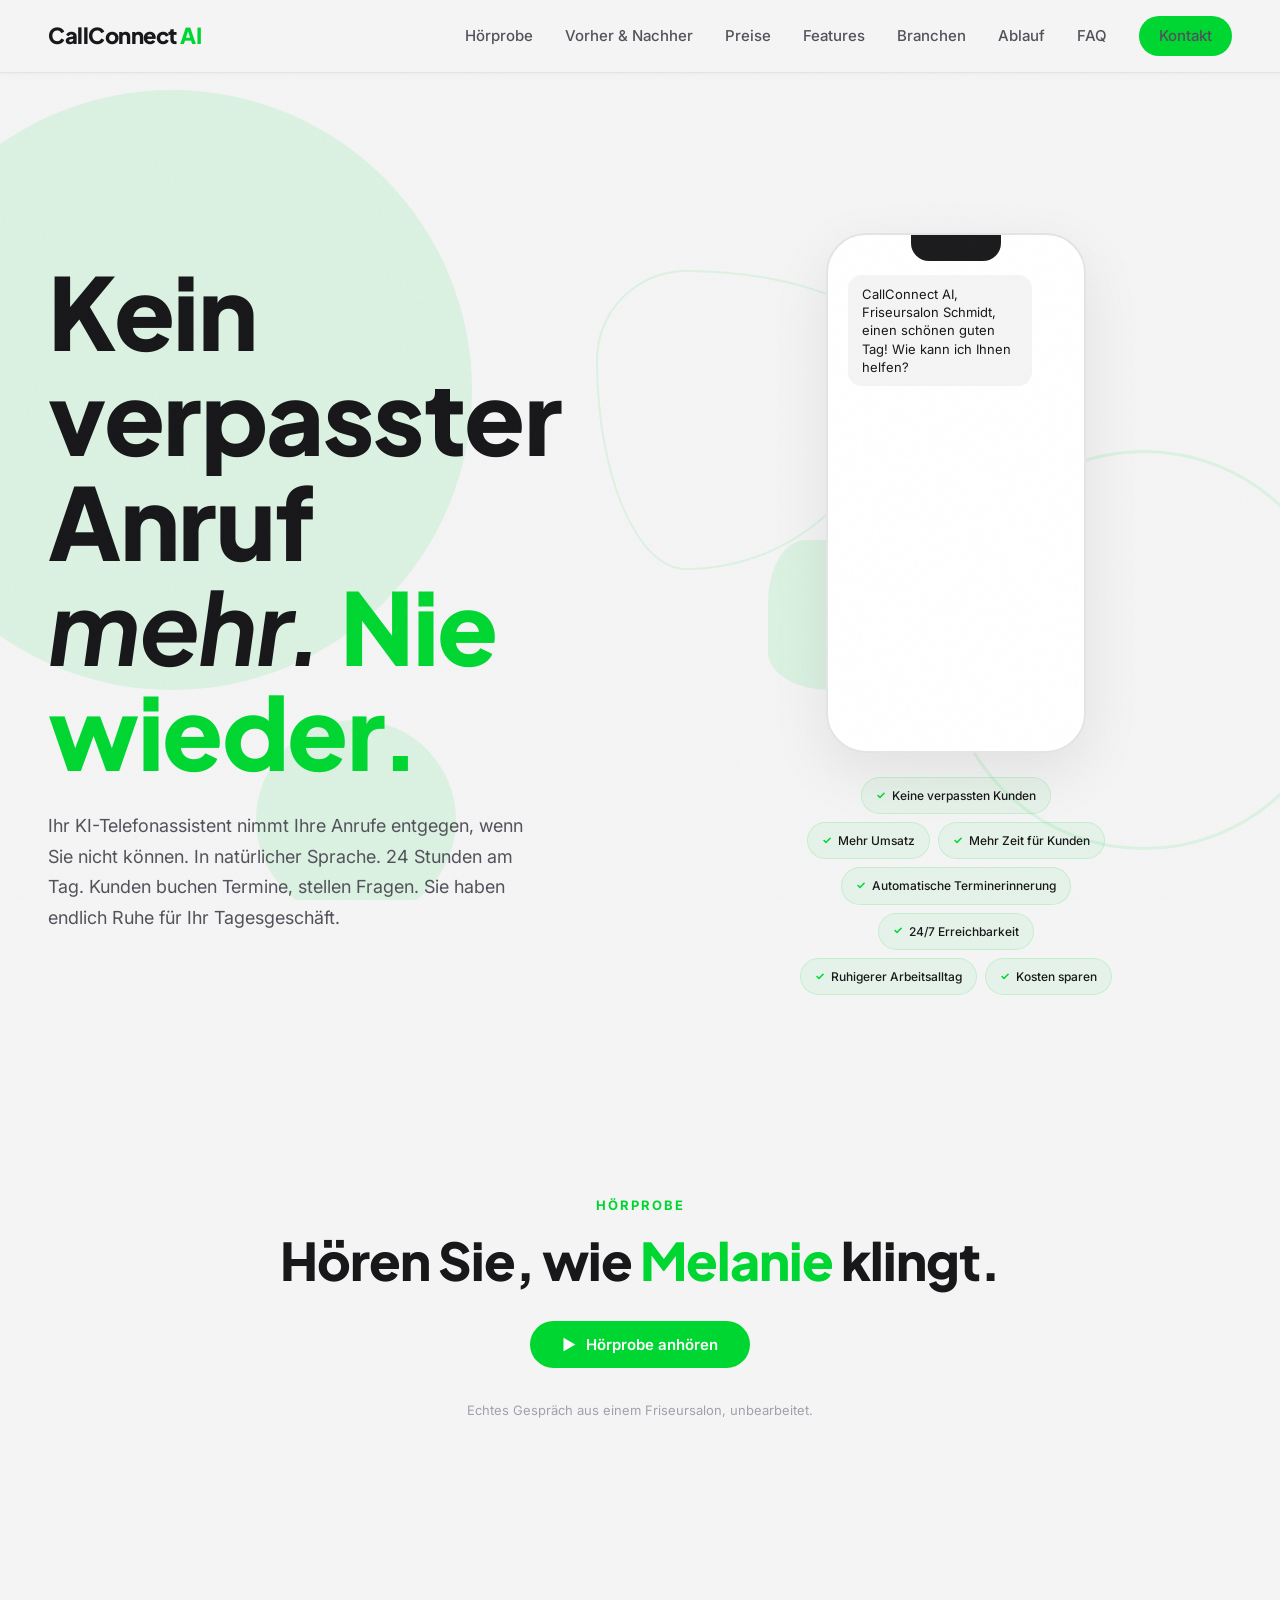
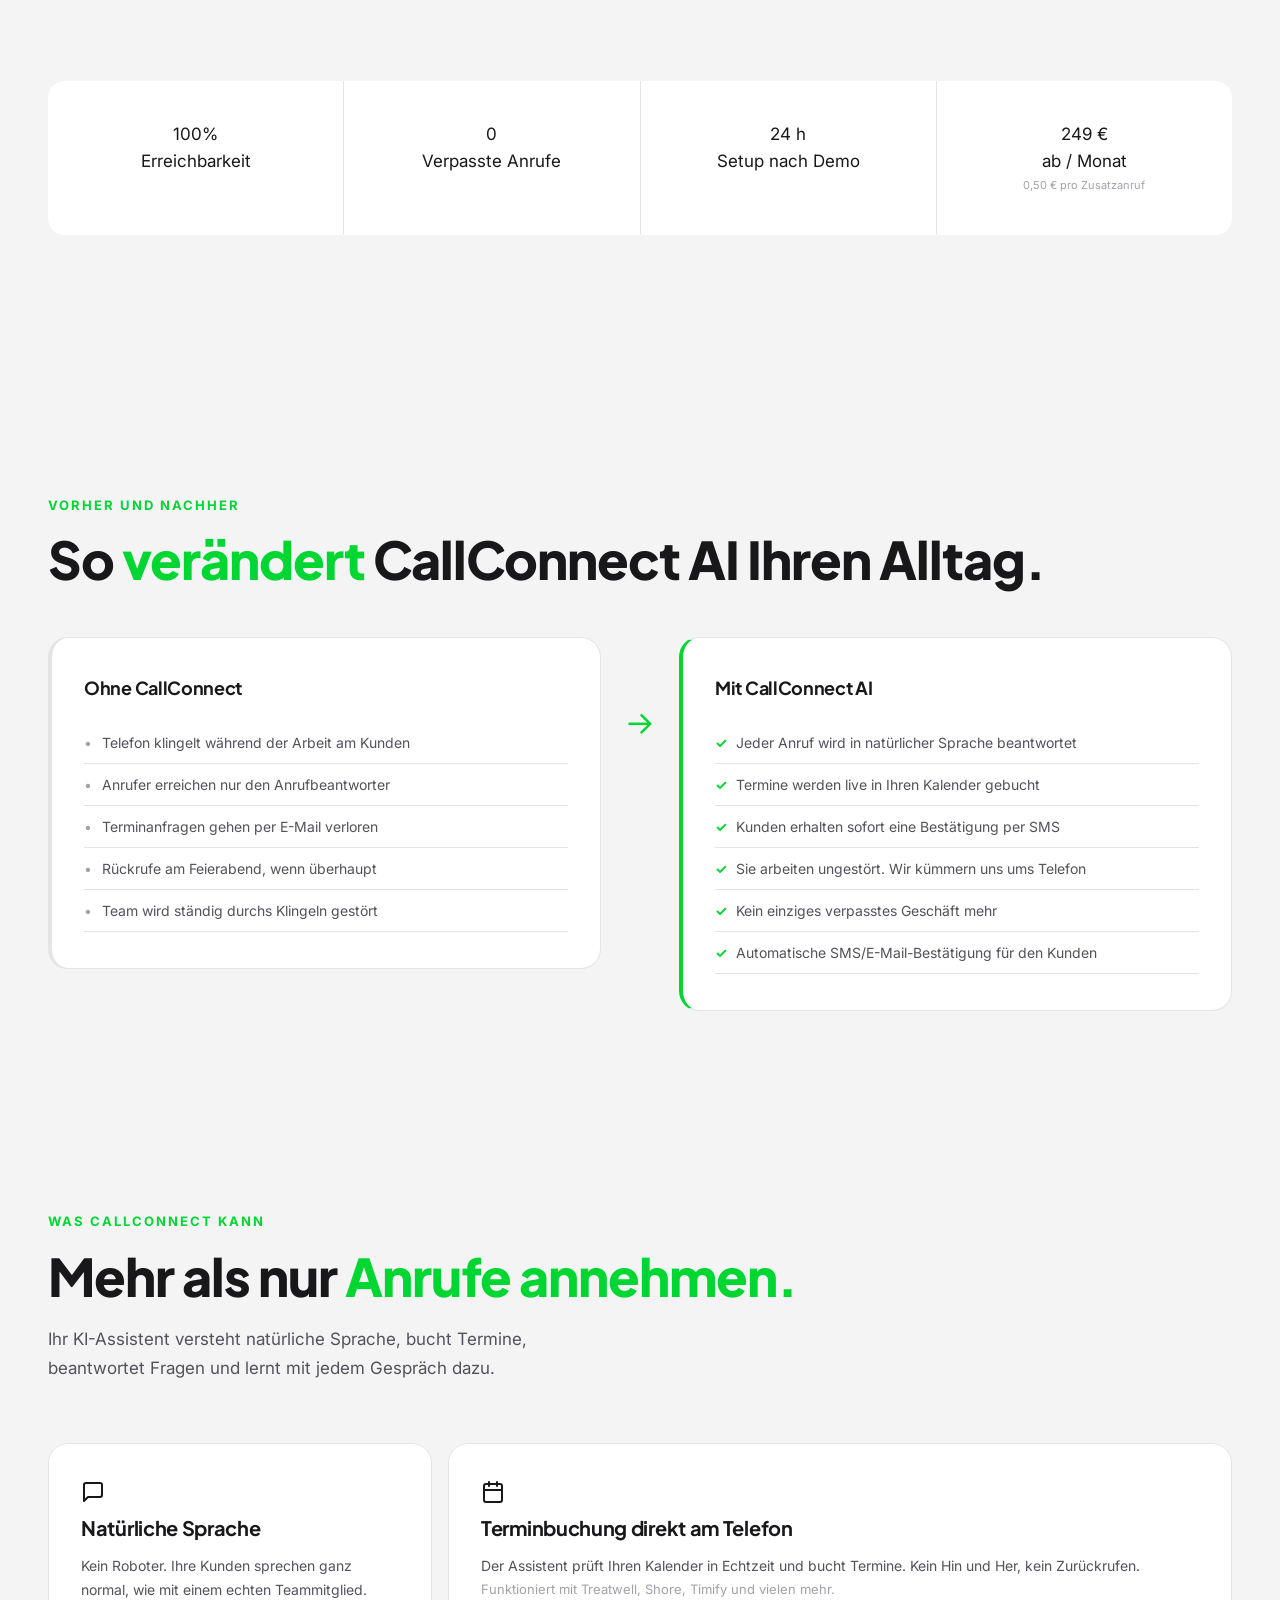
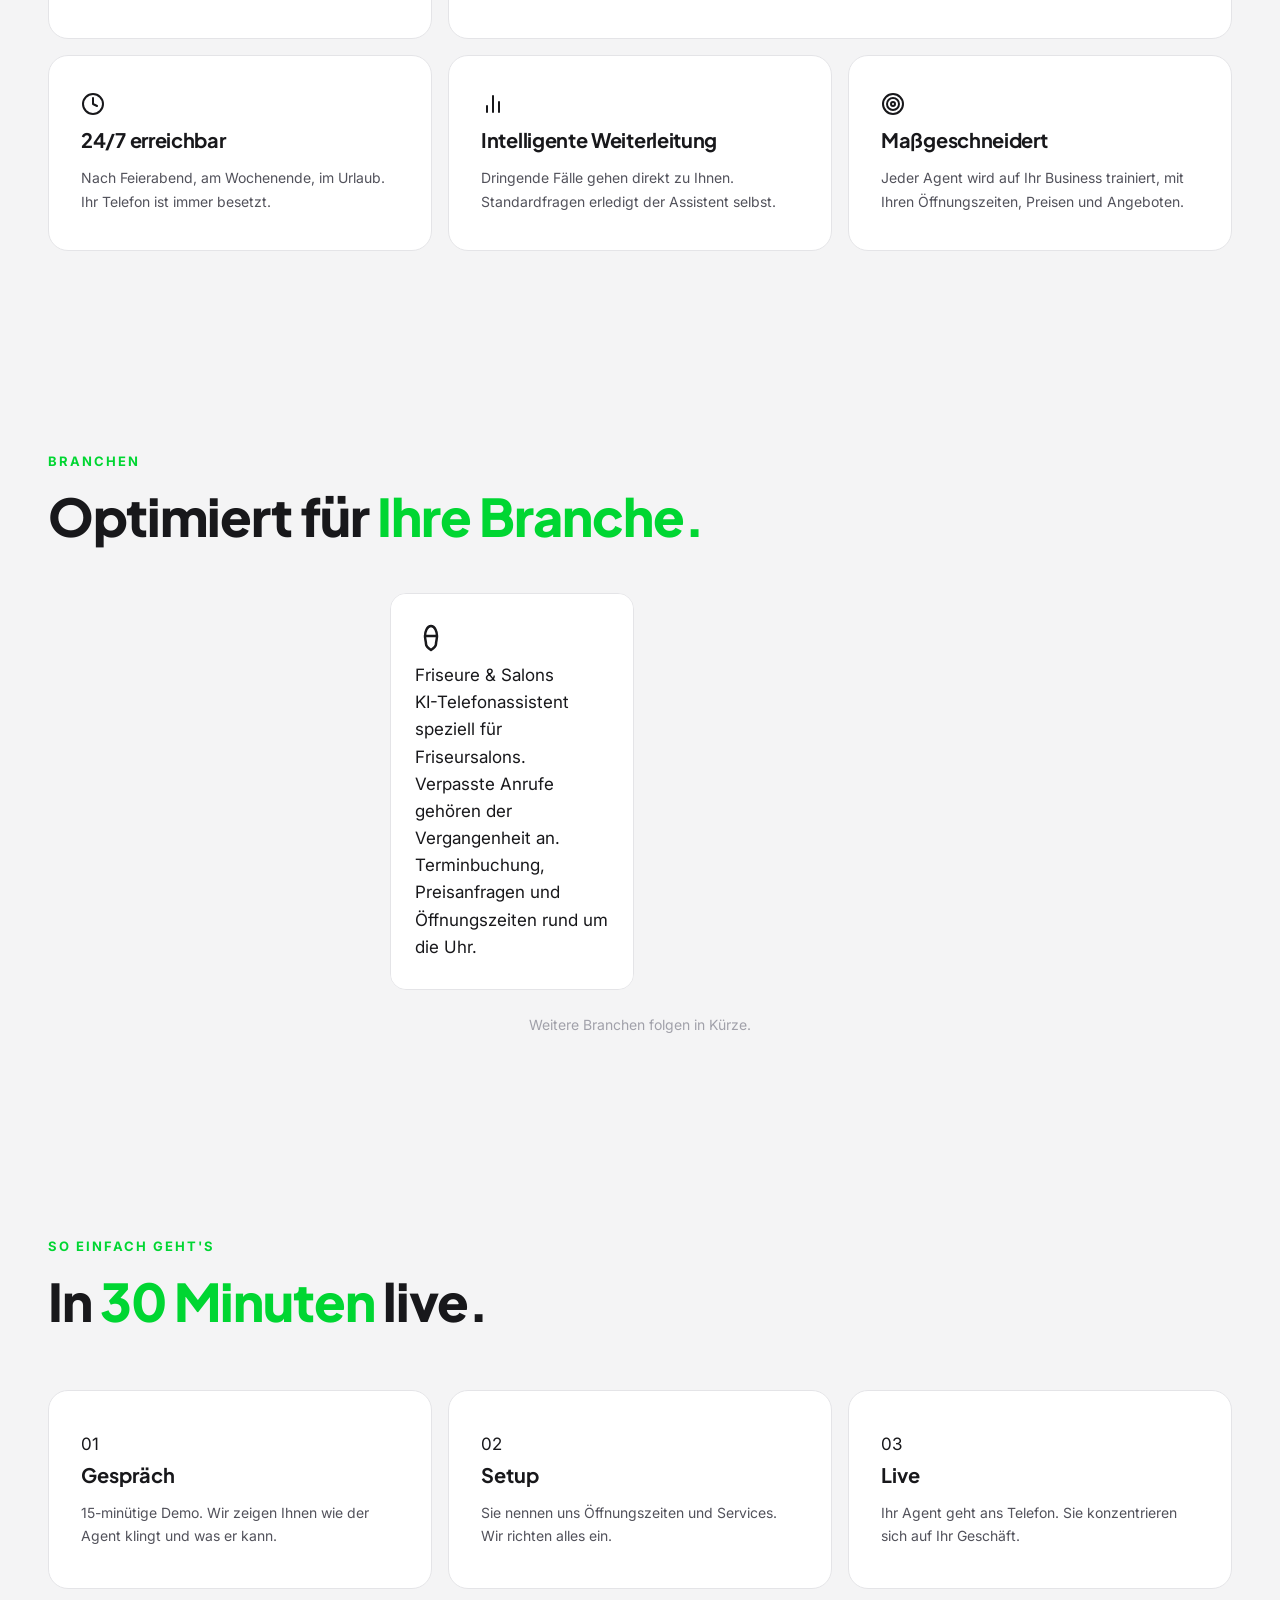
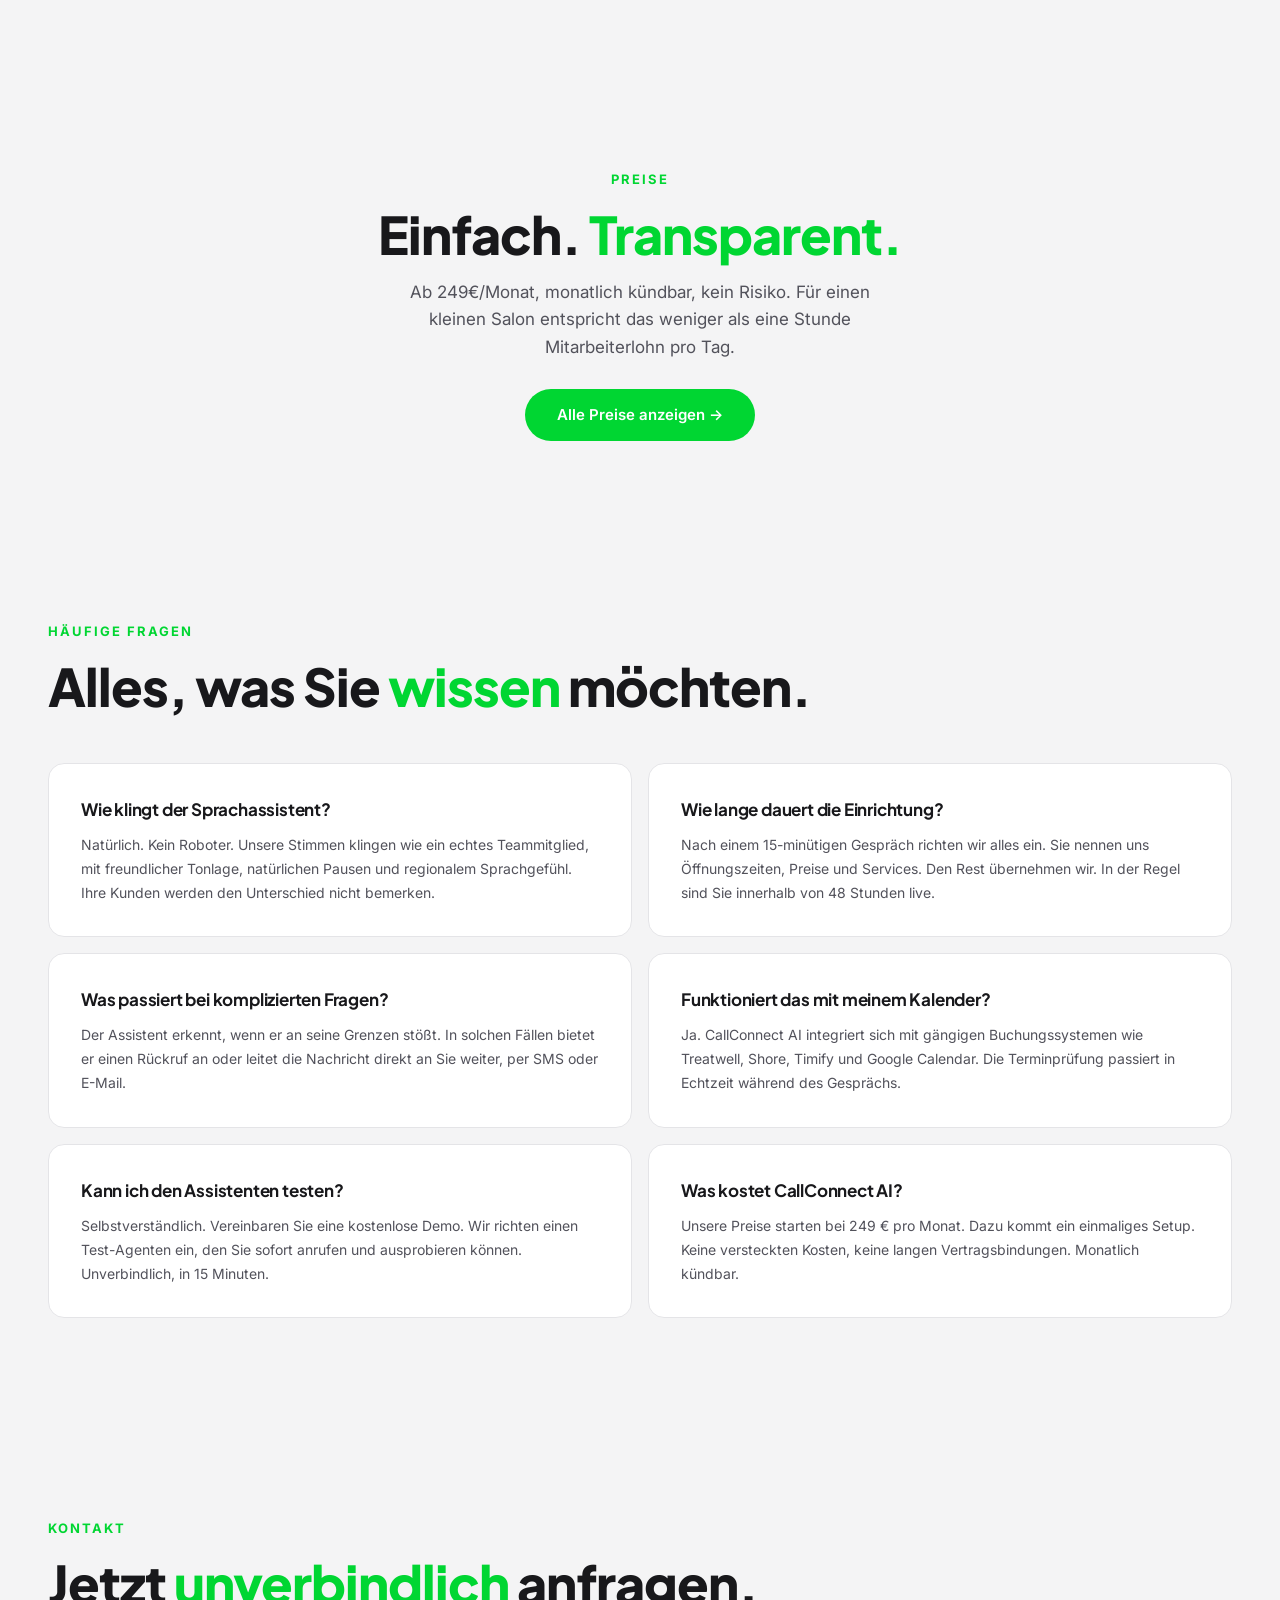
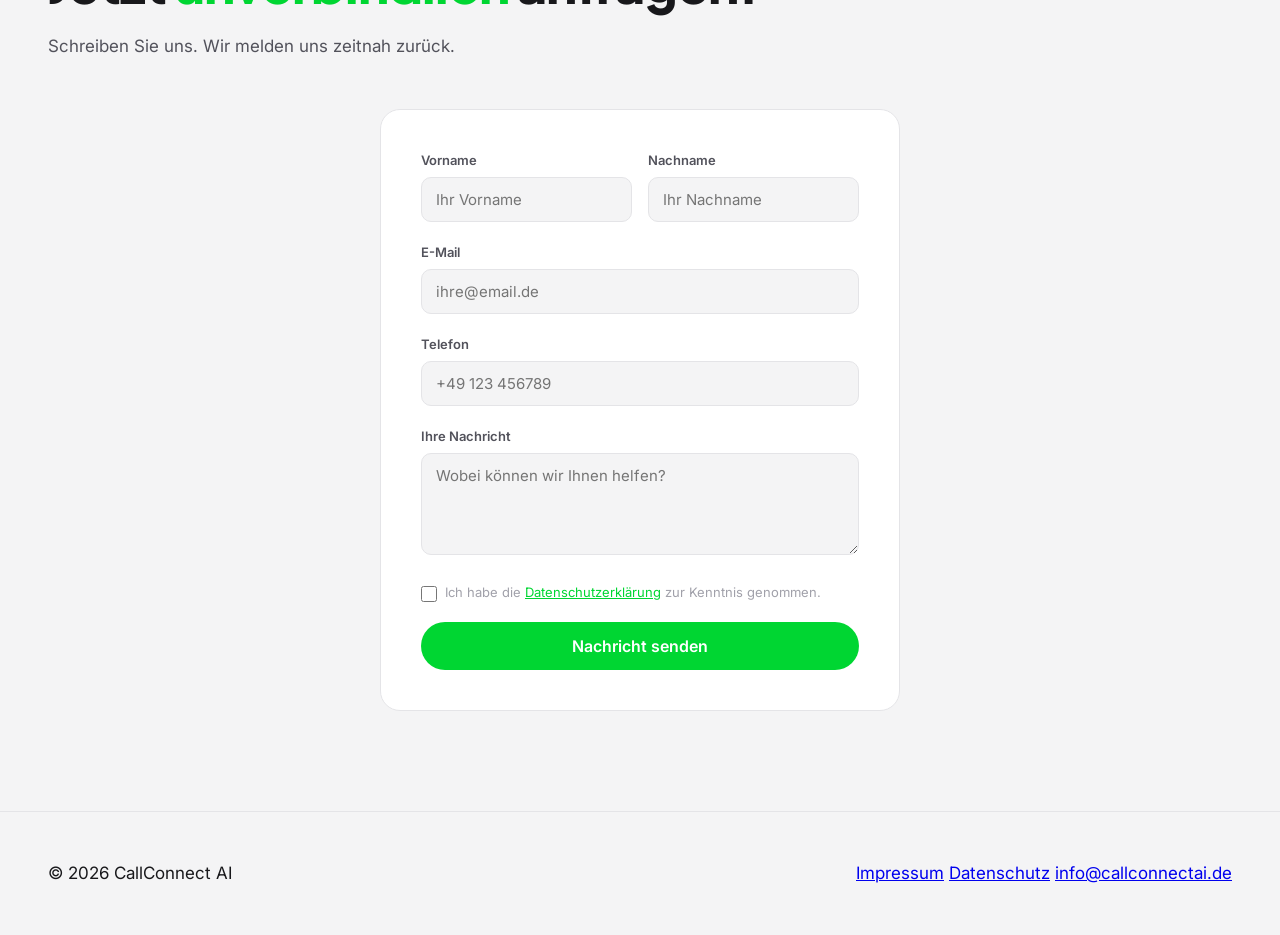
==== index.html @ 5e178dfd "Initial commit: CallConnect AI Website" ====
<!DOCTYPE html>
<html lang="de">
<head>
<meta charset="UTF-8">
<meta name="viewport" content="width=device-width, initial-scale=1.0, viewport-fit=cover">
<meta name="theme-color" content="#f4f4f5">
<title>CallConnect AI: Telefonassistent für Unternehmen</title>
<link rel="preconnect" href="https://fonts.googleapis.com">
<link rel="preconnect" href="https://fonts.gstatic.com" crossorigin>
<link href="https://fonts.googleapis.com/css2?family=Plus+Jakarta+Sans:ital,wght@0,300;0,400;0,500;0,600;0,700;0,800;1,400;1,500;1,600;1,700&family=Inter:wght@300;400;500;600;700&display=swap" rel="stylesheet">
<style>
:root {
 --green: #00d632;
 --green-dark: #00a828;
 --green-light: #33e85e;
 --green-bg: rgba(0,214,50,0.06);
 --green-border: rgba(0,214,50,0.15);
 --gray-bg: #f4f4f5;
 --white: #ffffff;
 --border: #e4e4e7;
 --text: #18181b;
 --text-secondary: #52525b;
 --text-muted: #a1a1aa;
 --shadow: 0 1px 3px rgba(0,0,0,0.04);
}

*, *::before, *::after { margin: 0; padding: 0; box-sizing: border-box; }

html { scroll-behavior: smooth; background: var(--gray-bg); min-height: 100%; }

:root { background: var(--gray-bg); }

body { font-size: 17px;
 font-family: 'Inter', -apple-system, sans-serif;
 background: var(--gray-bg);
 background-color: #f4f4f5;
 color: var(--text);
 line-height: 1.6;
 -webkit-font-smoothing: antialiased;
 overflow-x: hidden;
 overscroll-behavior: none;
}

/* === NOISE TEXTURE === */
body::before {
 content: '';
 position: fixed; inset: 0; z-index: 9999; pointer-events: none;
 opacity: 0.015;
 background-image: url("data:image/svg+xml,%3Csvg viewBox='0 0 256 256' xmlns='http://www.w3.org/2000/svg'%3E%3Cfilter id='n'%3E%3CfeTurbulence type='fractalNoise' baseFrequency='0.9' numOctaves='4' stitchTiles='stitch'/%3E%3C/filter%3E%3Crect width='100%25' height='100%25' filter='url(%23n)'/%3E%3C/svg%3E");
}

/* === PARALLAX BACKGROUND === */
.parallax-bg {
 position: fixed; inset: 0; z-index: 0; pointer-events: none; overflow: hidden;
}
.parallax-shape {
 position: absolute; border-radius: 50%; opacity: 0.10;
 transition: transform 0.1s linear;
}
.shape-1 { width: 600px; height: 600px; background: var(--green); top: 10%; left: -10%; }
.shape-2 { width: 400px; height: 400px; border: 3px solid var(--green); top: 50%; right: -5%; }
.shape-3 { width: 200px; height: 200px; background: var(--green); top: 80%; left: 20%; }
.shape-4 { width: 300px; height: 300px; border: 2px solid var(--green); top: 30%; right: 30%; border-radius: 30% 70% 70% 30% / 30% 30% 70% 70%; }
.shape-5 { width: 150px; height: 150px; background: var(--green); top: 60%; left: 60%; border-radius: 30% 70% 50% 50% / 50% 50% 70% 30%; }


/* === NAV === */
nav {
 position: sticky; top: 0; left: 0; right: 0; z-index: 99999;
 padding: 16px 48px;
 display: flex; align-items: center; justify-content: space-between;
 background: var(--gray-bg);
 border-bottom: 1px solid var(--border);
 box-shadow: 0 1px 3px rgba(0,0,0,0.04);
 transition: transform 0.35s ease;
 -webkit-transform: translateZ(0);
}
.nav-logo { font-family: 'Plus Jakarta Sans', sans-serif; font-size: 22px; font-weight: 800; letter-spacing: -0.5px; color: var(--text); text-decoration: none; }
.nav-logo span { color: var(--green); }
.nav-links { display: flex; gap: 32px; align-items: center; }
.nav-links a { color: var(--text-secondary); text-decoration: none; font-size: 15px; font-weight: 500; transition: color 0.2s; }
/* === PARALLAX BACKGROUND === */
.parallax-bg {
 position: fixed; inset: 0; z-index: 0; pointer-events: none; overflow: hidden;
}
.nav-links a:hover { color: var(--text); }
.nav-cta { background: var(--green); color: #fff; padding: 8px 20px; border-radius: 100px; font-weight: 600; font-size: 14px; text-decoration: none; transition: background 0.2s; }
.nav-cta:hover { background: var(--green-dark); }

/* Burger */
.nav-burger {
 display: none;
 flex-direction: column; gap: 5px;
 background: none; border: none; cursor: pointer;
 padding: 8px; z-index: 101;
}
.nav-burger span {
 display: block; width: 24px; height: 2px;
 background: var(--text); border-radius: 2px;
 transition: transform 0.3s ease, opacity 0.3s ease;
}
.nav-burger.open span:nth-child(1) { transform: translateY(7px) rotate(45deg); }
.nav-burger.open span:nth-child(2) { opacity: 0; }
.nav-burger.open span:nth-child(3) { transform: translateY(-7px) rotate(-45deg); }

/* Mobile Menu Overlay */
.mobile-menu {
 position: fixed; inset: 0; z-index: 99;
 background: rgba(244,244,245,0.97);
 backdrop-filter: blur(20px);
 display: flex; align-items: center; justify-content: center;
 opacity: 0; pointer-events: none;
 transition: opacity 0.3s ease;
}
.mobile-menu.open {
 opacity: 1; pointer-events: auto;
}
.mobile-menu-inner {
 display: flex; flex-direction: column; align-items: center; gap: 24px;
}
.mobile-menu-inner a {
 font-family: 'Plus Jakarta Sans', sans-serif;
 font-size: 24px; font-weight: 600; color: var(--text);
 text-decoration: none; letter-spacing: -0.5px;
 transition: color 0.2s;
}
.mobile-menu-inner a:hover { color: var(--green); }
.mobile-menu-inner.mobile-cta {
 background: var(--green); color: #fff;
 padding: 12px 32px; border-radius: 100px;
 font-size: 18px;
}
.mobile-menu-inner.mobile-cta:hover { color: #fff; background: var(--green-dark); }

/* === HERO === */
.hero {
 position: relative; z-index: 1;
 padding: 160px 48px 100px;
 max-width: 1300px; margin: 0 auto;
 display: grid; grid-template-columns: 1fr 1fr; gap: 80px;
 align-items: center;
}
.hero h1 {
 font-family: 'Plus Jakarta Sans', sans-serif;
 font-size: clamp(52px, 8vw, 100px);
 font-weight: 800; letter-spacing: -1.5px; line-height: 1.05;
 margin-bottom: 28px;
}
.hero h1 span { color: var(--green); }
.hero h1 i,.hero h1 em { font-style: italic; font-weight: 700; }
.hero p {
 font-size: 18px; color: var(--text-secondary);
 max-width: 480px; margin-bottom: 36px; line-height: 1.7;
}
.hero-btns { display: flex; gap: 16px; flex-wrap: wrap; }
.btn-primary {
 background: var(--green); color: #fff;
 padding: 14px 32px; border-radius: 100px;
 font-weight: 600; font-size: 15px; text-decoration: none;
 transition: background 0.2s, transform 0.15s;
 display: inline-flex; align-items: center; gap: 8px;
}
.btn-primary:hover { background: var(--green-dark); transform: translateY(-1px); }
.btn-secondary {
 background: var(--white); color: var(--text);
 padding: 14px 32px; border-radius: 100px; border: 1px solid var(--border);
 font-weight: 600; font-size: 15px; text-decoration: none;
 transition: all 0.2s;
}
.btn-secondary:hover { border-color: var(--text); }

/* Hero Visual */
.hero-visual {
 position: relative;
 display: flex;
 flex-direction: column;
 align-items: center;
 justify-content: center;
}
.hero-phone {
 width: 260px; height: 520px;
 background: var(--white); border: 2px solid var(--border);
 border-radius: 40px; position: relative;
 box-shadow: 0 20px 60px rgba(0,0,0,0.08);
 overflow: hidden;
}
.hero-phone .notch {
 position: absolute; top: 0; left: 50%; transform: translateX(-50%);
 width: 90px; height: 26px; background: #1c1c1e;
 border-radius: 0 0 18px 18px; z-index: 3;
}
.hero-phone .screen {
 padding: 40px 20px 20px; height: 100%;
 display: flex; flex-direction: column; gap: 12px;
 overflow-y: auto; scroll-behavior: smooth;
}
.hero-phone .screen::-webkit-scrollbar { display: none; }
.hero-phone .screen .msg {
 padding: 10px 14px; border-radius: 14px; font-size: 13px;
 max-width: 85%; line-height: 1.4;
}
.hero-phone .screen .msg.incoming { background: var(--gray-bg); align-self: flex-start; color: var(--text); }
.hero-phone .screen .msg.outgoing { background: var(--green); align-self: flex-end; color: #fff; }
.hero-phone .screen .msg.typing { background: var(--gray-bg); align-self: flex-start; display: flex; gap: 4px; padding: 14px 18px; }
.typing span { width: 6px; height: 6px; background: var(--text-muted); border-radius: 50%; animation: bounce 1.4s infinite; }
.typing span:nth-child(2) { animation-delay: 0.2s; }
.typing span:nth-child(3) { animation-delay: 0.4s; }
@keyframes bounce { 0%,60%,100% { transform: translateY(0); } 30% { transform: translateY(-8px); } }
.hero-float {
 position: absolute; background: var(--white); border: 1px solid var(--border);
 border-radius: 16px; padding: 16px 20px; box-shadow: var(--shadow);
 font-size: 13px; font-weight: 600;
}
.hero-float.top-right { top: -20px; right: -40px; }
.hero-float.bottom-left { bottom: 30px; left: -50px; display: flex; align-items: center; gap: 10px; }
.hero-float.check { width: 28px; height: 28px; background: var(--green); border-radius: 50%; display: flex; align-items: center; justify-content: center; color: #fff; font-size: 14px; }

/* USP Chips */
.usp-chips {
 display: flex; flex-wrap: wrap; gap: 8px;
 justify-content: center; margin-top: 24px;
 max-width: 320px;
}
.chip {
 display: inline-flex; align-items: center; gap: 6px;
 background: var(--green-bg);
 border: 1px solid var(--green-border);
 border-radius: 100px;
 padding: 8px 14px;
 font-size: 12px; font-weight: 500; color: var(--text);
 white-space: nowrap;
}
.chip::before {
 content: '✓';
 color: var(--green); font-weight: 700; font-size: 11px;
}


/* === COMPARE GRID === */
.compare-grid {
 display: grid; grid-template-columns: 1fr auto 1fr;
 gap: 24px; align-items: start; margin-top: 48px;
}
.compare-card {
 background: var(--white); border: 1px solid var(--border);
 border-radius: 20px; padding: 36px 32px;
}
.compare-card.before { border-left: 4px solid #e4e4e7; }
.compare-card.after { border-left: 4px solid var(--green); }
.compare-label {
 font-family: 'Plus Jakarta Sans', sans-serif;
 font-size: 18px; font-weight: 700; margin-bottom: 20px;
 letter-spacing: -0.3px;
}
.compare-card.before.compare-label { color: var(--text-muted); }
.compare-card.after.compare-label { color: var(--green); }
.compare-card ul { list-style: none; }
.compare-card ul li {
 padding: 10px 0; font-size: 14px; color: var(--text-secondary);
 border-bottom: 1px solid var(--border); line-height: 1.5;
}
.compare-card ul li::before { content: '• '; margin-right: 6px; }
.compare-card.before ul li::before { color: var(--text-muted); }
.compare-card.after ul li::before { color: var(--green); font-weight: 700; content: '✓ '; }
.compare-arrow {
 display: flex; align-items: center; justify-content: center;
 font-size: 32px; color: var(--green); padding-top: 60px;
}
@media (max-width: 900px) {
 .compare-grid { grid-template-columns: 1fr; }
 .compare-arrow { transform: rotate(90deg); padding-top: 0; }
}

/* === SECTION HEADERS === */
.section { position: relative; z-index: 1; padding: 100px 48px; max-width: 1300px; margin: 0 auto; scroll-margin-top: 80px; }
.section-label {
 font-size: 13px; text-transform: uppercase; letter-spacing: 2px;
 color: var(--green); font-weight: 700; margin-bottom: 16px;
}
.section h2 {
 font-family: 'Plus Jakarta Sans', sans-serif;
 font-size: clamp(32px, 5vw, 52px);
 font-weight: 800; letter-spacing: -1px; line-height: 1.1;
 margin-bottom: 20px;
}
.section h2 span { color: var(--green); }
.section-intro { font-size: 17px; color: var(--text-secondary); max-width: 560px; line-height: 1.7; }

/* === STATS STRIP === */
.stats-strip {
 display: flex; gap: 1px; background: var(--border);
 margin: 60px 0; border-radius: 16px; overflow: hidden;
}
.stat-item {
 flex: 1; background: var(--white); padding: 40px 32px;
 text-align: center;
}
.stat-item.num {
 font-family: 'Plus Jakarta Sans', sans-serif;
 font-size: 48px; font-weight: 800; letter-spacing: -1px;
 color: var(--green); line-height: 1;
}
.stat-item.label { font-size: 14px; color: var(--text-muted); margin-top: 8px; }

/* === BENTO GRID === */
.bento { display: grid; grid-template-columns: repeat(3, 1fr); gap: 16px; margin-top: 60px; }
.bento-card {
 background: var(--white); border: 1px solid var(--border);
 border-radius: 20px; padding: 36px 32px;
 transition: border-color 0.25s, transform 0.25s;
 position: relative; overflow: hidden;
}
.bento-card:hover { border-color: var(--green-border); transform: translateY(-2px); }
.bento-card.wide { grid-column: span 2; }
.bento-card.icon {
 width: 48px; height: 48px; background: var(--green-bg);
 border-radius: 12px; display: flex; align-items: center; justify-content: center;
 font-size: 22px; margin-bottom: 20px;
}
.bento-card h3 {
 font-family: 'Plus Jakarta Sans', sans-serif;
 font-size: 20px; font-weight: 700; margin-bottom: 10px; letter-spacing: -0.3px;
}
.bento-card p { font-size: 14px; color: var(--text-secondary); line-height: 1.7; }
.bento-card.accent-line { width: 40px; height: 3px; background: var(--green); border-radius: 2px; margin: 20px 0 16px; }
.bento-card.tall { grid-row: span 2; }

/* === BRANCHEN GRID === */
.branchen-grid {
 display: grid; grid-template-columns: repeat(auto-fill, minmax(200px, 1fr));
 gap: 12px; margin-top: 48px;
}
.branchen-item {
 background: var(--white); border: 1px solid var(--border);
 border-radius: 16px; padding: 28px 24px; text-align: left;
 transition: all 0.25s; cursor: default;
 display: flex; flex-direction: column; gap: 8px;
}
.branchen-item.link { cursor: pointer; text-decoration: none; color: inherit; display: flex; }
.branchen-item.link:hover { text-decoration: none; color: inherit; }
.branchen-item:hover { border-color: var(--green); background: var(--green-bg); transform: translateY(-2px); }
.branchen-item:hover.emoji { color: var(--green-dark); }
.branchen-item.emoji { color: var(--green); display: flex; }
.branchen-item.emoji svg { width: 36px; height: 36px; flex-shrink: 0; }
.branchen-item.name { font-weight: 700; font-size: 16px; color: var(--text); }
.branchen-item.label { font-size: 10px; text-transform: uppercase; letter-spacing: 1px; font-weight: 700; color: var(--text-muted); background: var(--gray-bg); padding: 2px 8px; border-radius: 100px; display: inline-block; align-self: flex-start; }
.branchen-item.desc { font-size: 13px; color: var(--text-secondary); line-height: 1.5; }

/* === HOW IT WORKS === */
.steps { display: grid; grid-template-columns: repeat(3, 1fr); gap: 16px; margin-top: 60px; }
.step-card {
 background: var(--white); border: 1px solid var(--border);
 border-radius: 20px; padding: 40px 32px; position: relative;
}
.step-card.step-num {
 font-family: 'Plus Jakarta Sans', sans-serif;
 font-size: 64px; font-weight: 800; color: var(--green);
 opacity: 0.15; position: absolute; top: 16px; right: 24px; line-height: 1;
}
.step-card h3 { font-family: 'Plus Jakarta Sans', sans-serif; font-size: 20px; font-weight: 700; margin-bottom: 10px; }
.step-card p { font-size: 14px; color: var(--text-secondary); line-height: 1.7; }

/* === TESTIMONIALS === */
.testimonials { display: grid; grid-template-columns: 1fr 1fr; gap: 16px; margin-top: 48px; }
.testimonial {
 background: var(--white); border: 1px solid var(--border);
 border-radius: 20px; padding: 36px;
}
.testimonial.stars { color: var(--green); font-size: 16px; margin-bottom: 16px; letter-spacing: 2px; }
.testimonial.quote { font-size: 16px; line-height: 1.7; color: var(--text); margin-bottom: 20px; font-style: italic; }
.testimonial.author { display: flex; align-items: center; gap: 12px; }
.testimonial.author.avatar {
 width: 40px; height: 40px; border-radius: 50%;
 background: var(--green-bg); display: flex; align-items: center; justify-content: center;
 font-weight: 700; color: var(--green); font-size: 16px;
}
.testimonial.author.name { font-weight: 600; font-size: 14px; }
.testimonial.author.role { font-size: 12px; color: var(--text-muted); }


/* === FAQ === */
.faq-grid {
 display: grid; grid-template-columns: 1fr 1fr;
 gap: 16px; margin-top: 48px;
}
.faq-item {
 background: var(--white); border: 1px solid var(--border);
 border-radius: 16px; padding: 32px;
 transition: border-color 0.2s;
}
.faq-item:hover { border-color: var(--green-border); }
.faq-item h3 {
 font-family: 'Plus Jakarta Sans', sans-serif;
 font-size: 17px; font-weight: 700; margin-bottom: 10px;
 letter-spacing: -0.2px;
}
.faq-item p {
 font-size: 14px; color: var(--text-secondary); line-height: 1.7;
}
@media (max-width: 900px) {
 .faq-grid { grid-template-columns: 1fr; }
}

/* === CTA SECTION === */
.cta-section {
 position: relative; z-index: 1;
 margin: 100px 48px; max-width: 1300px; margin-left: auto; margin-right: auto;
 background: var(--text); border-radius: 32px; padding: 80px 64px;
 text-align: center; position: relative; overflow: hidden;
}
.cta-section::before {
 content: ''; position: absolute; inset: 0;
 background: radial-gradient(circle at 30% 50%, rgba(0,214,50,0.15), transparent 60%),
 radial-gradient(circle at 70% 50%, rgba(0,214,50,0.08), transparent 50%);
}
.cta-section > * { position: relative; z-index: 1; }
.cta-section h2 {
 font-family: 'Plus Jakarta Sans', sans-serif;
 font-size: clamp(32px, 5vw, 48px); font-weight: 800;
 color: #fff; letter-spacing: -1px; margin-bottom: 16px;
}
.cta-section h2 span { color: var(--green); }
.cta-section p { color: rgba(255,255,255,0.6); font-size: 17px; max-width: 500px; margin: 0 auto 36px; }
.cta-section.btn-primary { font-size: 16px; padding: 16px 36px; }

/* === PRICING === */
.pricing { display: grid; grid-template-columns: repeat(3, 1fr); gap: 16px; margin-top: 48px; }
.price-card {
 background: var(--white); border: 2px solid var(--border);
 border-radius: 20px; padding: 40px 32px; text-align: center;
 transition: all 0.25s; position: relative;
}
.price-card:hover { border-color: var(--green); }
.price-card.popular { border-color: var(--green); background: var(--green-bg); }
.price-card.popular-badge {
 position: absolute; top: -12px; left: 50%; transform: translateX(-50%);
 background: var(--green); color: #fff; padding: 4px 16px;
 border-radius: 100px; font-size: 12px; font-weight: 700;
}
.price-card h3 { font-family: 'Plus Jakarta Sans', sans-serif; font-size: 20px; font-weight: 700; margin-bottom: 8px; }
.price-card.price { font-size: 40px; font-weight: 800; color: var(--green); margin-bottom: 4px; }
.price-card.price sub { font-size: 16px; font-weight: 500; color: var(--text-muted); }
.price-card.desc { font-size: 14px; color: var(--text-secondary); margin-bottom: 24px; }
.price-card ul { list-style: none; text-align: left; margin-bottom: 28px; }
.price-card ul li { padding: 8px 0; font-size: 14px; color: var(--text-secondary); border-bottom: 1px solid var(--border); }
.price-card ul li::before { content: '✓ '; color: var(--green); font-weight: 700; }

/* === FOOTER === */
footer {
 position: relative; z-index: 1;
 border-top: 1px solid var(--border);
 padding: 48px; max-width: 1300px; margin: 0 auto;
 display: flex; justify-content: space-between; align-items: center;
 flex-wrap: wrap; gap: 20px;
}
footer.copy { font-size: 13px; color: var(--text-muted); }
footer.links { display: flex; gap: 24px; }
footer.links a { font-size: 13px; color: var(--text-muted); text-decoration: none; }
footer.links a:hover { color: var(--text); }


/* === CONTACT FORM === */
.contact-wrapper {
 max-width: 520px; margin: 48px auto 0;
}
.contact-form {
 background: var(--white); border: 1px solid var(--border);
 border-radius: 20px; padding: 40px;
}
.form-row {
 display: grid; grid-template-columns: 1fr 1fr; gap: 16px;
}
.form-group { margin-bottom: 20px; }
.form-group label {
 display: block; font-size: 13px; font-weight: 600;
 color: var(--text-secondary); margin-bottom: 6px;
}
.form-group input,.form-group textarea {
 width: 100%; padding: 12px 14px;
 border-radius: 10px; border: 1px solid var(--border);
 background: var(--gray-bg); color: var(--text);
 font-size: 15px; font-family: inherit;
 outline: none; transition: border-color 0.2s;
}
.form-group input:focus,.form-group textarea:focus {
 border-color: var(--green);
}
.form-group textarea { resize: vertical; }
.form-consent {
 display: flex; align-items: flex-start; gap: 8px;
 margin: 8px 0 20px;
}
.form-consent input[type="checkbox"] {
 margin-top: 3px; accent-color: var(--green); width: 16px; height: 16px;
}
.form-consent label {
 font-size: 13px; color: var(--text-muted); line-height: 1.5;
}
.form-consent a { color: var(--green); text-decoration: underline; }
.form-submit-btn {
 width: 100%; border: none; cursor: pointer;
 font-family: inherit; font-size: 16px; justify-content: center;
}
.form-submit-btn:disabled { opacity: 0.5; cursor: not-allowed; }
.form-status {
 margin-top: 16px; text-align: center;
 font-size: 14px; display: none;
}

/* === REVEAL ANIMATIONS === */
.reveal {
 opacity: 0; transform: translateY(30px);
 transition: opacity 0.7s ease, transform 0.7s ease;
}
.reveal.visible { opacity: 1; transform: translateY(0); }

/* === RESPONSIVE === */
@media (max-width: 900px) {
  body { font-size: 16px; }
  nav {
    padding: 12px 24px;
    padding-top: max(12px, env(safe-area-inset-top));
    background: var(--gray-bg);
  }
  .nav-links { display: none; }
  .nav-burger { display: flex; }
  .hero { grid-template-columns: 1fr; gap: 20px; padding: 120px 32px 50px; min-height: auto; }
  .hero h1 { font-size: clamp(32px, 8vw, 42px); margin-bottom: 16px; letter-spacing: -1px; }
  .hero p { font-size: 17px; margin-bottom: 20px; max-width: 100%; }
  .hero-text { max-width: 100%; }
  .hero-visual { gap: 10px; padding-top: 0; flex-direction: row; flex-wrap: wrap; justify-content: center; }
  .hero-visual .hero-phone { width: 220px; height: 420px; }
  .hero-float { display: none; }
  .hero .usp-chips { gap: 3px; max-width: 100%; margin-top: 10px; }
  .hero .chip { font-size: 9px; padding: 3px 8px; }
  .hero-btns { gap: 8px; }
  .btn-primary, .btn-secondary { padding: 10px 20px; font-size: 13px; }
  .bento { grid-template-columns: 1fr; }
  .bento-card.wide { grid-column: span 1; }
  .bento-card.tall { grid-row: span 1; }
  .steps { grid-template-columns: 1fr; }
  .pricing { grid-template-columns: 1fr; }
  .testimonials { grid-template-columns: 1fr; }
  .stats-strip { flex-direction: column; }
  .section, .cta-section { padding: 60px 32px; }
  .cta-section { margin: 60px 24px; border-radius: 24px; padding: 60px 32px; }
  .section h2 { font-size: clamp(26px, 6vw, 36px); }
  .section-intro { font-size: 16px; }
  .section-label { font-size: 12px; }
  .faq-item h3 { font-size: 16px; }
  .faq-item p { font-size: 15px; }
  .compare-card ul li { font-size: 15px; }
  .bento-card h3 { font-size: 18px; }
  .bento-card p { font-size: 15px; }
  .stat-item .num { font-size: 36px; }
  .stat-item .label { font-size: 13px; }
  .price-card h3 { font-size: 18px; }
  .price-card .price { font-size: 32px; }
  .price-card ul li { font-size: 14px; }
  .step-card h3 { font-size: 17px; }
  .step-card p { font-size: 15px; }
  .testimonial .quote { font-size: 15px; }
  .contact-form label { font-size: 14px; }
  .contact-form input, .contact-form textarea { font-size: 16px; }
}
@media (max-width: 480px) {
  body { font-size: 15px; }
  nav { padding: 10px 16px; }
  .hero { grid-template-columns: 1fr; gap: 8px; padding: 80px 16px 20px; }
  .hero h1 { font-size: 32px; margin-bottom: 8px; }
  .hero p { font-size: 14px; margin-bottom: 10px; }
  .hero-visual .hero-phone { width: 200px; height: 380px; }
  .hero .chip { font-size: 8px; padding: 2px 6px; }
  .section, .cta-section { padding: 30px 16px; }
  .cta-section { padding: 40px 20px; }
  .btn-primary, .btn-secondary { padding: 12px 20px; font-size: 14px; }
  .section h2 { font-size: 24px; }
  .section-intro { font-size: 15px; }
}
@media (max-width: 480px) {
  nav { padding: 10px 16px; }
  .hero { padding: 120px 20px 50px; }
  .hero h1 { font-size: 40px; }
  .hero .usp-chips { gap: 6px; }
  .hero .chip { font-size: 12px; padding: 6px 12px; }
  .hero-visual .hero-phone { width: 240px; height: 440px; }
  .section, .cta-section { padding: 50px 20px; }
  .cta-section { padding: 50px 24px; }
  .btn-primary, .btn-secondary { padding: 14px 24px; font-size: 15px; }
  .section h2 { font-size: 28px; }
  .section-intro { font-size: 16px; }
  .hero-text p { font-size: 17px; }
  .bento-card h3 { font-size: 18px; }
  .bento-card p { font-size: 15px; }
  .testimonial .quote { font-size: 16px; }
  .faq-item h3 { font-size: 17px; }
  .faq-item p { font-size: 15px; }
  .step-card h3 { font-size: 18px; }
  .step-card p { font-size: 15px; }
  .stat-item .num { font-size: 32px; }
  .stat-item .label { font-size: 13px; }
}
</style>
</head>
<body>

<nav>
 <a href="/" class="nav-logo" style="text-decoration:none;color:inherit">CallConnect <span>AI</span></a>
 <div class="nav-links">
 <a href="#demo">Hörprobe</a>
 <a href="#vorher-nachher">Vorher & Nachher</a>
 <a href="preise.html">Preise</a>
 <a href="#features">Features</a>
 <a href="#branchen">Branchen</a>
 <a href="#ablauf">Ablauf</a>
 <a href="#faq">FAQ</a>
 <a href="#kontakt" class="nav-cta">Kontakt</a>
 </div>
 <button class="nav-burger" aria-label="Menü öffnen" id="burgerBtn">
 <span></span><span></span><span></span>
 </button>
</nav>

<div class="mobile-menu" id="mobileMenu">
 <div class="mobile-menu-inner">
 <a href="#demo">Hörprobe</a>
 <a href="#vorher-nachher">Vorher & Nachher</a>
 <a href="preise.html">Preise</a>
 <a href="#features">Features</a>
 <a href="#branchen">Branchen</a>
 <a href="#ablauf">Ablauf</a>
 <a href="#faq">FAQ</a>
 <a href="#kontakt" class="mobile-cta">Kontakt</a>
 </div>
</div>

<div class="parallax-bg">
 <div class="parallax-shape shape-1"></div>
 <div class="parallax-shape shape-2"></div>
 <div class="parallax-shape shape-3"></div>
 <div class="parallax-shape shape-4"></div>
 <div class="parallax-shape shape-5"></div>
</div>

<!-- HERO -->
<section class="hero">
 <div class="hero-text">
 <h1>Kein verpasster Anruf <i>mehr.</i> <span>Nie wieder.</span></h1>
 <p>
 Ihr KI-Telefonassistent nimmt Ihre Anrufe entgegen, wenn Sie nicht können.
 In natürlicher Sprache. 24 Stunden am Tag. Kunden buchen Termine,
 stellen Fragen. Sie haben endlich Ruhe für Ihr Tagesgeschäft.
 </p>
 </div>
 <div class="hero-visual">
 <div class="hero-phone">
 <div class="notch"></div>
 <div class="screen" id="phoneScreen"></div>
 </div>
 <div class="hero-float top-right" id="floatBadge">Termin gebucht</div>
 <div class="usp-chips">
 <span class="chip">Keine verpassten Kunden</span>
 <span class="chip">Mehr Umsatz</span>
 <span class="chip">Mehr Zeit f&uuml;r Kunden</span>
 <span class="chip">Automatische Terminerinnerung</span>
 <span class="chip">24/7 Erreichbarkeit</span>
 <span class="chip">Ruhigerer Arbeitsalltag</span>
 <span class="chip">Kosten sparen</span>
 </div>
 </div>
</section>

<!-- AUDIO DEMO -->
<section class="section" style="text-align:center" id="demo">
  <div class="section-label reveal">Hörprobe</div>
  <h2 class="reveal">Hören Sie, wie <span>Melanie</span> klingt.</h2>
  <div style="max-width:400px;margin:32px auto" class="reveal">
    <button id="audioPlayBtn" class="btn-primary" style="display:inline-flex;gap:10px;align-items:center;border:none;cursor:pointer;font-family:inherit;font-size:15px;padding:14px 32px;justify-content:center;min-width:200px">
      <span id="audioIcon" style="display:inline-flex;align-items:center;gap:3px">▶</span>
      <span id="audioLabel">Hörprobe anhören</span>
    </button>
    <audio id="audioPlayer" src="https://storage.vapi.ai/019ba257-86ca-7330-8502-b846a952e50d-1767955271431-8309f004-aa59-4f55-83f8-357bb54fff06-mono.mp3" preload="auto"></audio>
    <div id="audioWave" style="display:none;justify-content:center;align-items:center;gap:4px;height:24px;margin-top:12px">
      <span class="wave-bar" style="width:4px;height:8px;background:var(--green);border-radius:2px"></span>
      <span class="wave-bar" style="width:4px;height:14px;background:var(--green);border-radius:2px"></span>
      <span class="wave-bar" style="width:4px;height:20px;background:var(--green);border-radius:2px"></span>
      <span class="wave-bar" style="width:4px;height:10px;background:var(--green);border-radius:2px"></span>
      <span class="wave-bar" style="width:4px;height:24px;background:var(--green);border-radius:2px"></span>
      <span class="wave-bar" style="width:4px;height:16px;background:var(--green);border-radius:2px"></span>
      <span class="wave-bar" style="width:4px;height:12px;background:var(--green);border-radius:2px"></span>
    </div>
  </div>
  <p style="color:var(--text-muted);font-size:13px" class="reveal">Echtes Gespräch aus einem Friseursalon, unbearbeitet.</p>
</section>

<style>
@keyframes audioWave {
  0%, 100% { transform: scaleY(0.4); }
  50% { transform: scaleY(1); }
}
.wave-bar {
  animation: audioWave 0.8s ease-in-out infinite;
  transform-origin: center;
}
.wave-bar:nth-child(1) { animation-delay: 0s; }
.wave-bar:nth-child(2) { animation-delay: 0.1s; }
.wave-bar:nth-child(3) { animation-delay: 0.2s; }
.wave-bar:nth-child(4) { animation-delay: 0.3s; }
.wave-bar:nth-child(5) { animation-delay: 0.4s; }
.wave-bar:nth-child(6) { animation-delay: 0.5s; }
.wave-bar:nth-child(7) { animation-delay: 0.6s; }
</style>

<script>
(function() {
  const btn = document.getElementById('audioPlayBtn');
  const audio = document.getElementById('audioPlayer');
  const icon = document.getElementById('audioIcon');
  const label = document.getElementById('audioLabel');
  const wave = document.getElementById('audioWave');

  if (!btn || !audio) return;

  let isPlaying = false;

  btn.addEventListener('click', function() {
    if (isPlaying) {
      audio.pause();
      audio.currentTime = 0;
      isPlaying = false;
      icon.innerHTML = '▶';
      label.textContent = 'Hörprobe anhören';
      wave.style.display = 'none';
    } else {
      audio.play().then(() => {
        isPlaying = true;
        icon.innerHTML = '■';
        label.textContent = 'Stopp';
        wave.style.display = 'flex';
      }).catch(function(err) {
        console.log('Audio play failed:', err);
      });
    }
  });

  audio.addEventListener('ended', function() {
    isPlaying = false;
    icon.innerHTML = '▶';
    label.textContent = 'Hörprobe anhören';
    wave.style.display = 'none';
  });
})();
</script>

<!-- STATS -->
<section class="section">
<div class="stats-strip reveal">
    <div class="stat-item"><div class="num">100%</div><div class="label">Erreichbarkeit</div></div>
    <div class="stat-item"><div class="num">0</div><div class="label">Verpasste Anrufe</div></div>
    <div class="stat-item"><div class="num">24 h</div><div class="label">Setup nach Demo</div></div>
    <div class="stat-item"><div class="num">249 €</div><div class="label">ab / Monat</div><div style="font-size:11px;color:var(--text-muted);margin-top:2px">0,50 € pro Zusatzanruf</div></div>
  </div>
</section>

<!-- PROBLEM / LÖSUNG -->
<section class="section" id="vorher-nachher">
 <div class="section-label reveal">Vorher und Nachher</div>
 <h2 class="reveal">So <span>verändert</span> CallConnect AI Ihren Alltag.</h2>
 <div class="compare-grid reveal">
 <div class="compare-card before">
 <div class="compare-label">Ohne CallConnect</div>
 <ul>
 <li>Telefon klingelt während der Arbeit am Kunden</li>
 <li>Anrufer erreichen nur den Anrufbeantworter</li>
 <li>Terminanfragen gehen per E-Mail verloren</li>
 <li>Rückrufe am Feierabend, wenn überhaupt</li>
 <li>Team wird ständig durchs Klingeln gestört</li>
 </ul>
 </div>
 <div class="compare-arrow">→</div>
 <div class="compare-card after">
 <div class="compare-label">Mit CallConnect AI</div>
 <ul>
 <li>Jeder Anruf wird in natürlicher Sprache beantwortet</li>
 <li>Termine werden live in Ihren Kalender gebucht</li>
 <li>Kunden erhalten sofort eine Bestätigung per SMS</li>
 <li>Sie arbeiten ungestört. Wir kümmern uns ums Telefon</li>
 <li>Kein einziges verpasstes Geschäft mehr</li>
 <li>Automatische SMS/E-Mail-Bestätigung für den Kunden</li>
 </ul>
 </div>
 </div>
</section>

<!-- FEATURES BENTO -->
<section class="section" id="features">
 <div class="section-label reveal">Was CallConnect kann</div>
 <h2 class="reveal">Mehr als nur <span>Anrufe annehmen.</span></h2>
 <p class="section-intro reveal">Ihr KI-Assistent versteht natürliche Sprache, bucht Termine, beantwortet Fragen und lernt mit jedem Gespräch dazu.</p>
 
 <div class="bento">
 <div class="bento-card reveal">
 <div class="icon"><svg width="24" height="24" viewBox="0 0 24 24" fill="none" stroke="currentColor" stroke-width="2" stroke-linecap="round" stroke-linejoin="round"><path d="M21 15a2 2 0 01-2 2H7l-4 4V5a2 2 0 012-2h14a2 2 0 012 2z"/></svg></div>
 <h3>Natürliche Sprache</h3>
 <p>Kein Roboter. Ihre Kunden sprechen ganz normal, wie mit einem echten Teammitglied.</p>
 </div>
 <div class="bento-card wide reveal">
 <div class="icon"><svg width="24" height="24" viewBox="0 0 24 24" fill="none" stroke="currentColor" stroke-width="2" stroke-linecap="round" stroke-linejoin="round"><rect x="3" y="4" width="18" height="18" rx="2"/><line x1="16" y1="2" x2="16" y2="6"/><line x1="8" y1="2" x2="8" y2="6"/><line x1="3" y1="10" x2="21" y2="10"/></svg></div>
 <h3>Terminbuchung direkt am Telefon</h3>
 <p>Der Assistent prüft Ihren Kalender in Echtzeit und bucht Termine. Kein Hin und Her, kein Zurückrufen.</p>
 <div class="accent-line"></div>
 <p style="font-size:13px;color:var(--text-muted)">Funktioniert mit Treatwell, Shore, Timify und vielen mehr.</p>
 </div>
 <div class="bento-card reveal">
 <div class="icon"><svg width="24" height="24" viewBox="0 0 24 24" fill="none" stroke="currentColor" stroke-width="2" stroke-linecap="round" stroke-linejoin="round"><circle cx="12" cy="12" r="10"/><polyline points="12 6 12 12 16 14"/></svg></div>
 <h3>24/7 erreichbar</h3>
 <p>Nach Feierabend, am Wochenende, im Urlaub. Ihr Telefon ist immer besetzt.</p>
 </div>
 <div class="bento-card reveal">
 <div class="icon"><svg width="24" height="24" viewBox="0 0 24 24" fill="none" stroke="currentColor" stroke-width="2" stroke-linecap="round" stroke-linejoin="round"><line x1="18" y1="20" x2="18" y2="10"/><line x1="12" y1="20" x2="12" y2="4"/><line x1="6" y1="20" x2="6" y2="14"/></svg></div>
 <h3>Intelligente Weiterleitung</h3>
 <p>Dringende Fälle gehen direkt zu Ihnen. Standardfragen erledigt der Assistent selbst.</p>
 </div>
 <div class="bento-card reveal">
 <div class="icon"><svg width="24" height="24" viewBox="0 0 24 24" fill="none" stroke="currentColor" stroke-width="2" stroke-linecap="round" stroke-linejoin="round"><circle cx="12" cy="12" r="10"/><circle cx="12" cy="12" r="6"/><circle cx="12" cy="12" r="2"/></svg></div>
 <h3>Maßgeschneidert</h3>
 <p>Jeder Agent wird auf Ihr Business trainiert, mit Ihren Öffnungszeiten, Preisen und Angeboten.</p>
 </div>
 </div>
</section>

<section class="section" id="branchen">
 <div class="section-label reveal">Branchen</div>
 <h2 class="reveal">Optimiert für <span>Ihre Branche.</span></h2>
 <div class="branchen-grid reveal" style="max-width:500px;margin:48px auto 0">
 <a href="friseure.html" class="branchen-item link" style="position:relative;overflow:hidden;background-image:url(images/salon-bg.jpg);background-size:cover;background-position:center"><div style="position:absolute;inset:0;background:rgba(255,255,255,0.88);z-index:0"></div><div style="position:relative;z-index:1"><div class="emoji"><svg width="32" height="32" viewBox="0 0 32 32" fill="none" stroke="currentColor" stroke-width="2.5" stroke-linecap="round" stroke-linejoin="round"><path d="M16 4C12 4 10 10 10 14C10 17 11 20 11 22C11 24 13 26 16 28C19 26 21 24 21 22C21 20 22 17 22 14C22 10 20 4 16 4Z"/><line x1="11" y1="14" x2="21" y2="14"/></svg></div><div class="name">Friseure & Salons</div><div class="desc">KI-Telefonassistent speziell für Friseursalons. Verpasste Anrufe gehören der Vergangenheit an. Terminbuchung, Preisanfragen und Öffnungszeiten rund um die Uhr.</div></div></a>
 </div>
 <p style="text-align:center;color:var(--text-muted);font-size:14px;margin-top:24px" class="reveal">Weitere Branchen folgen in Kürze.</p>
</section>

<!-- ABLAUF -->
<section class="section" id="ablauf">
 <div class="section-label reveal">So einfach geht's</div>
 <h2 class="reveal">In <span>30 Minuten</span> live.</h2>
 <div class="steps">
 <div class="step-card reveal">
 <div class="step-num">01</div>
 <h3>Gespräch</h3>
 <p>15-minütige Demo. Wir zeigen Ihnen wie der Agent klingt und was er kann.</p>
 </div>
 <div class="step-card reveal" style="transition-delay:0.1s">
 <div class="step-num">02</div>
 <h3>Setup</h3>
 <p>Sie nennen uns Öffnungszeiten und Services. Wir richten alles ein.</p>
 </div>
 <div class="step-card reveal" style="transition-delay:0.2s">
 <div class="step-num">03</div>
 <h3>Live</h3>
 <p>Ihr Agent geht ans Telefon. Sie konzentrieren sich auf Ihr Geschäft.</p>
 </div>
 </div>
</section>

<!-- PREISE (nun auf /preise.html) -->
<section class="section" style="text-align:center;padding:80px 48px">
 <div class="section-label reveal">Preise</div>
 <h2 class="reveal" style="margin-bottom:16px">Einfach. <span>Transparent.</span></h2>
 <p style="color:var(--text-secondary);max-width:500px;margin:0 auto 28px" class="reveal">
 Ab 249€/Monat, monatlich kündbar, kein Risiko. Für einen kleinen Salon entspricht das weniger als eine Stunde Mitarbeiterlohn pro Tag.
 </p>
 <a href="preise.html" class="btn-primary reveal">Alle Preise anzeigen →</a>
</section>

<!-- FAQ -->
<section class="section" id="faq">
 <div class="section-label reveal">Häufige Fragen</div>
 <h2 class="reveal">Alles, was Sie <span>wissen</span> möchten.</h2>
 <div class="faq-grid reveal">
 <div class="faq-item">
 <h3>Wie klingt der Sprachassistent?</h3>
 <p>Natürlich. Kein Roboter. Unsere Stimmen klingen wie ein echtes Teammitglied, mit freundlicher Tonlage, natürlichen Pausen und regionalem Sprachgefühl. Ihre Kunden werden den Unterschied nicht bemerken.</p>
 </div>
 <div class="faq-item">
 <h3>Wie lange dauert die Einrichtung?</h3>
 <p>Nach einem 15-minütigen Gespräch richten wir alles ein. Sie nennen uns Öffnungszeiten, Preise und Services. Den Rest übernehmen wir. In der Regel sind Sie innerhalb von 48 Stunden live.</p>
 </div>
 <div class="faq-item">
 <h3>Was passiert bei komplizierten Fragen?</h3>
 <p>Der Assistent erkennt, wenn er an seine Grenzen stößt. In solchen Fällen bietet er einen Rückruf an oder leitet die Nachricht direkt an Sie weiter, per SMS oder E-Mail.</p>
 </div>
 <div class="faq-item">
 <h3>Funktioniert das mit meinem Kalender?</h3>
 <p>Ja. CallConnect AI integriert sich mit gängigen Buchungssystemen wie Treatwell, Shore, Timify und Google Calendar. Die Terminprüfung passiert in Echtzeit während des Gesprächs.</p>
 </div>
 <div class="faq-item">
 <h3>Kann ich den Assistenten testen?</h3>
 <p>Selbstverständlich. Vereinbaren Sie eine kostenlose Demo. Wir richten einen Test-Agenten ein, den Sie sofort anrufen und ausprobieren können. Unverbindlich, in 15 Minuten.</p>
 </div>
 <div class="faq-item">
 <h3>Was kostet CallConnect AI?</h3>
 <p>Unsere Preise starten bei 249 € pro Monat. Dazu kommt ein einmaliges Setup. Keine versteckten Kosten, keine langen Vertragsbindungen. Monatlich kündbar.</p>
 </div>
 </div>
</section>

<!-- KONTAKT -->
<section class="section" id="kontakt">
 <div class="section-label reveal">Kontakt</div>
 <h2 class="reveal">Jetzt <span>unverbindlich</span> anfragen.</h2>
 <p class="section-intro reveal">Schreiben Sie uns. Wir melden uns zeitnah zurück.</p>
 
 <div class="contact-wrapper reveal">
 <form id="kontaktForm" class="contact-form">
 <div class="form-row">
 <div class="form-group">
 <label>Vorname</label>
 <input type="text" id="k_vorname" required placeholder="Ihr Vorname">
 </div>
 <div class="form-group">
 <label>Nachname</label>
 <input type="text" id="k_nachname" required placeholder="Ihr Nachname">
 </div>
 </div>
 
 <div class="form-group">
 <label>E-Mail</label>
 <input type="email" id="k_email" required placeholder="ihre@email.de">
 </div>
 
 <div class="form-group">
 <label>Telefon</label>
 <input type="tel" id="k_telefon" placeholder="+49 123 456789">
 </div>
 
 <div class="form-group">
 <label>Ihre Nachricht</label>
 <textarea id="k_nachricht" rows="4" required placeholder="Wobei können wir Ihnen helfen?"></textarea>
 </div>
 
 <div class="form-consent">
 <input type="checkbox" id="k_datenschutz" required>
 <label for="k_datenschutz">
 Ich habe die <a href="datenschutz.html">Datenschutzerklärung</a> zur Kenntnis genommen.
 </label>
 </div>
 
 <button type="submit" id="k_submit" class="btn-primary form-submit-btn">Nachricht senden</button>
 
 <div id="k_status" class="form-status"></div>
 </form>
 </div>
</section>

<!-- FOOTER -->
<footer>
 <div class="copy">© 2026 CallConnect AI</div>
 <div class="links">
 <a href="impressum.html">Impressum</a>
 <a href="datenschutz.html">Datenschutz</a>
 <a href="mailto:info@callconnectai.de">info@callconnectai.de</a>
 </div>
</footer>

<script>


// === SCROLL HIDE/SHOW NAV ===
// === MOBILE MENU TOGGLE ===
(function() {
 const burger = document.getElementById('burgerBtn');
 const menu = document.getElementById('mobileMenu');
 if (!burger || !menu) return;

 function closeMenu() {
 burger.classList.remove('open');
 menu.classList.remove('open');
 document.body.style.overflow = '';
 }

 burger.addEventListener('click', function() {
 const isOpen = menu.classList.toggle('open');
 burger.classList.toggle('open');
 document.body.style.overflow = isOpen ? 'hidden' : '';
 });

 // Close when clicking a link
 menu.querySelectorAll('a').forEach(function(link) {
 link.addEventListener('click', closeMenu);
 });

 // Close when clicking backdrop
 menu.addEventListener('click', function(e) {
 if (e.target === menu) closeMenu();
 });
})();

// === PARALLAX SCROLL ===
(function() {
 const shapes = document.querySelectorAll('.parallax-shape');
 if (!shapes.length) return;
 
 const speeds = [0.02, -0.03, 0.04, -0.025, 0.015];
 
 function update() {
 const scrollY = window.scrollY;
 shapes.forEach((shape, i) => {
 const speed = speeds[i] || 0.02;
 shape.style.transform = `translateY(${scrollY * speed}px)`;
 });
 requestAnimationFrame(update);
 }
 
 requestAnimationFrame(update);
})();

// Scroll Reveal
const observer = new IntersectionObserver((entries) => {
 entries.forEach(entry => {
 if (entry.isIntersecting) {
 entry.target.classList.add('visible');
 }
 });
}, { threshold: 0.15 });

document.querySelectorAll('.reveal').forEach(el => observer.observe(el));

// Reduced motion support
if (window.matchMedia('(prefers-reduced-motion: reduce)').matches) {
 document.querySelectorAll('.reveal').forEach(el => {
 el.style.opacity = '1';
 el.style.transform = 'none';
 el.style.transition = 'none';
 });
}

// === PHONE ANIMATION ===
(function() {
 const screen = document.getElementById('phoneScreen');
 const badge = document.getElementById('floatBadge');
 if (!screen || !badge) return;

 const conversation = [
 { type: 'incoming', text: 'CallConnect AI, Friseursalon Schmidt, einen schönen guten Tag! Wie kann ich Ihnen helfen?' },
 { type: 'outgoing', text: 'Hallo, ich hätte gerne einen Termin zum Haareschneiden.' },
 { type: 'incoming', text: 'Sehr gerne! Für wann darf ich den Termin eintragen?' },
 { type: 'outgoing', text: 'Haben Sie am Freitag noch etwas frei?' },
 { type: 'incoming', text: 'Einen Moment, ich schaue kurz in den Kalender...' },
 { type: 'incoming', text: 'Am Freitag um 14:00 Uhr habe ich noch einen Termin. Eine Stunde, passt Ihnen das?' },
 { type: 'outgoing', text: 'Ja, 14 Uhr passt perfekt.' },
 { type: 'incoming', text: 'Wunderbar! Darf ich noch schnell Ihren Namen notieren?' },
 { type: 'outgoing', text: 'Maria Schneider.' },
 { type: 'incoming', text: 'Vielen Dank, Frau Schneider. Ich habe den Termin eingetragen. Sie bekommen noch eine Bestätigung per SMS.' },
 { type: 'outgoing', text: 'Super, vielen Dank!' },
 { type: 'incoming', text: 'Sehr gerne! Wir freuen uns auf Sie am Freitag um 14 Uhr. Auf Wiederhören!' },
 ];

 function addMsg(type, text) {
 const div = document.createElement('div');
 div.className = 'msg ' + type;
 div.textContent = text;
 div.style.opacity = '0';
 div.style.transform = 'translateY(8px)';
 div.style.transition = 'opacity 0.3s ease, transform 0.3s ease';
 screen.appendChild(div);
 requestAnimationFrame(() => {
 div.style.opacity = '1';
 div.style.transform = 'translateY(0)';
 });
 screen.scrollTop = screen.scrollHeight;
 return div;
 }

 function addTyping() {
 const div = document.createElement('div');
 div.className = 'msg typing';
 div.innerHTML = '<span></span><span></span><span></span>';
 screen.appendChild(div);
 screen.scrollTop = screen.scrollHeight;
 return div;
 }

 function delay(ms) { return new Promise(r => setTimeout(r, ms)); }

 async function runConversation() {
 screen.innerHTML = '';
 badge.style.opacity = '0';
 badge.style.transition = 'opacity 0.5s ease';
 await delay(600);

 for (let i = 0; i < conversation.length; i++) {
 const msg = conversation[i];
 
 if (msg.type === 'incoming') {
 const typing = addTyping();
 await delay(800 + Math.random() * 600);
 typing.remove();
 } else {
 await delay(400 + Math.random() * 500);
 }

 addMsg(msg.type, msg.text);
 
 // Pause between messages
 const textLen = msg.text.length;
 const pause = Math.min(textLen * 40, 1800) + Math.random() * 300;
 await delay(pause);
 }

 // Success badge
 await delay(500);
 badge.textContent = '✓ Termin gebucht';
 badge.style.opacity = '1';
 await delay(2500);

 // Reset and loop
 badge.style.opacity = '0';
 await delay(800);
 runConversation();
 }

 runConversation();
})();

// === SUPABASE CONFIG ===
const SUPABASE_URL = 'https://iykqgppamdacrqthnvyv.supabase.co';
const ANON_KEY = 'sb_publishable_5sQ9BhYFvkqYlGTh6t2vig_2c6PIJAv';

// === KONTAKTFORMULAR ===
(function() {
 const form = document.getElementById('kontaktForm');
 if (!form) return;

 form.addEventListener('submit', async function(e) {
 e.preventDefault();
 const btn = document.getElementById('k_submit');
 const status = document.getElementById('k_status');
 btn.disabled = true;
 btn.textContent = 'Wird gesendet...';
 status.style.display = 'none';

 const vorname = document.getElementById('k_vorname').value.trim();
 const nachname = document.getElementById('k_nachname').value.trim();

 const data = {
 salonname: 'Webseite-Kontakt',
 inhaber: vorname + ' ' + nachname,
 email: document.getElementById('k_email').value.trim(),
 telefon: document.getElementById('k_telefon').value.trim(),
 notizen: document.getElementById('k_nachricht').value.trim(),
 standort: 'Webseite',
 status: 'Kontaktanfrage',
 quelle: 'callconnect-website'
 };

 try {
 const r = await fetch(SUPABASE_URL + '/rest/v1/leads', {
 method: 'POST',
 headers: {
 'apikey': ANON_KEY,
 'Authorization': 'Bearer ' + ANON_KEY,
 'Content-Type': 'application/json',
 'Prefer': 'return=minimal'
 },
 body: JSON.stringify(data)
 });

 if (r.ok || r.status === 201) {
 status.style.display = 'block';
 status.style.color = '#16a34a';
 status.textContent = 'Vielen Dank fur Ihre Nachricht! Wir melden uns zeitnah zuruck.';
 form.reset();
 } else {
 throw new Error(await r.text());
 }
 } catch (err) {
 status.style.display = 'block';
 status.style.color = 'var(--danger, #ef4444)';
 status.textContent = 'Fehler beim Senden. Bitte versuchen Sie es spater oder schreiben Sie uns direkt an info@callconnectai.de';
 }

 btn.disabled = false;
 btn.textContent = 'Nachricht senden';
 });
})();

</script>

</body>
</html>
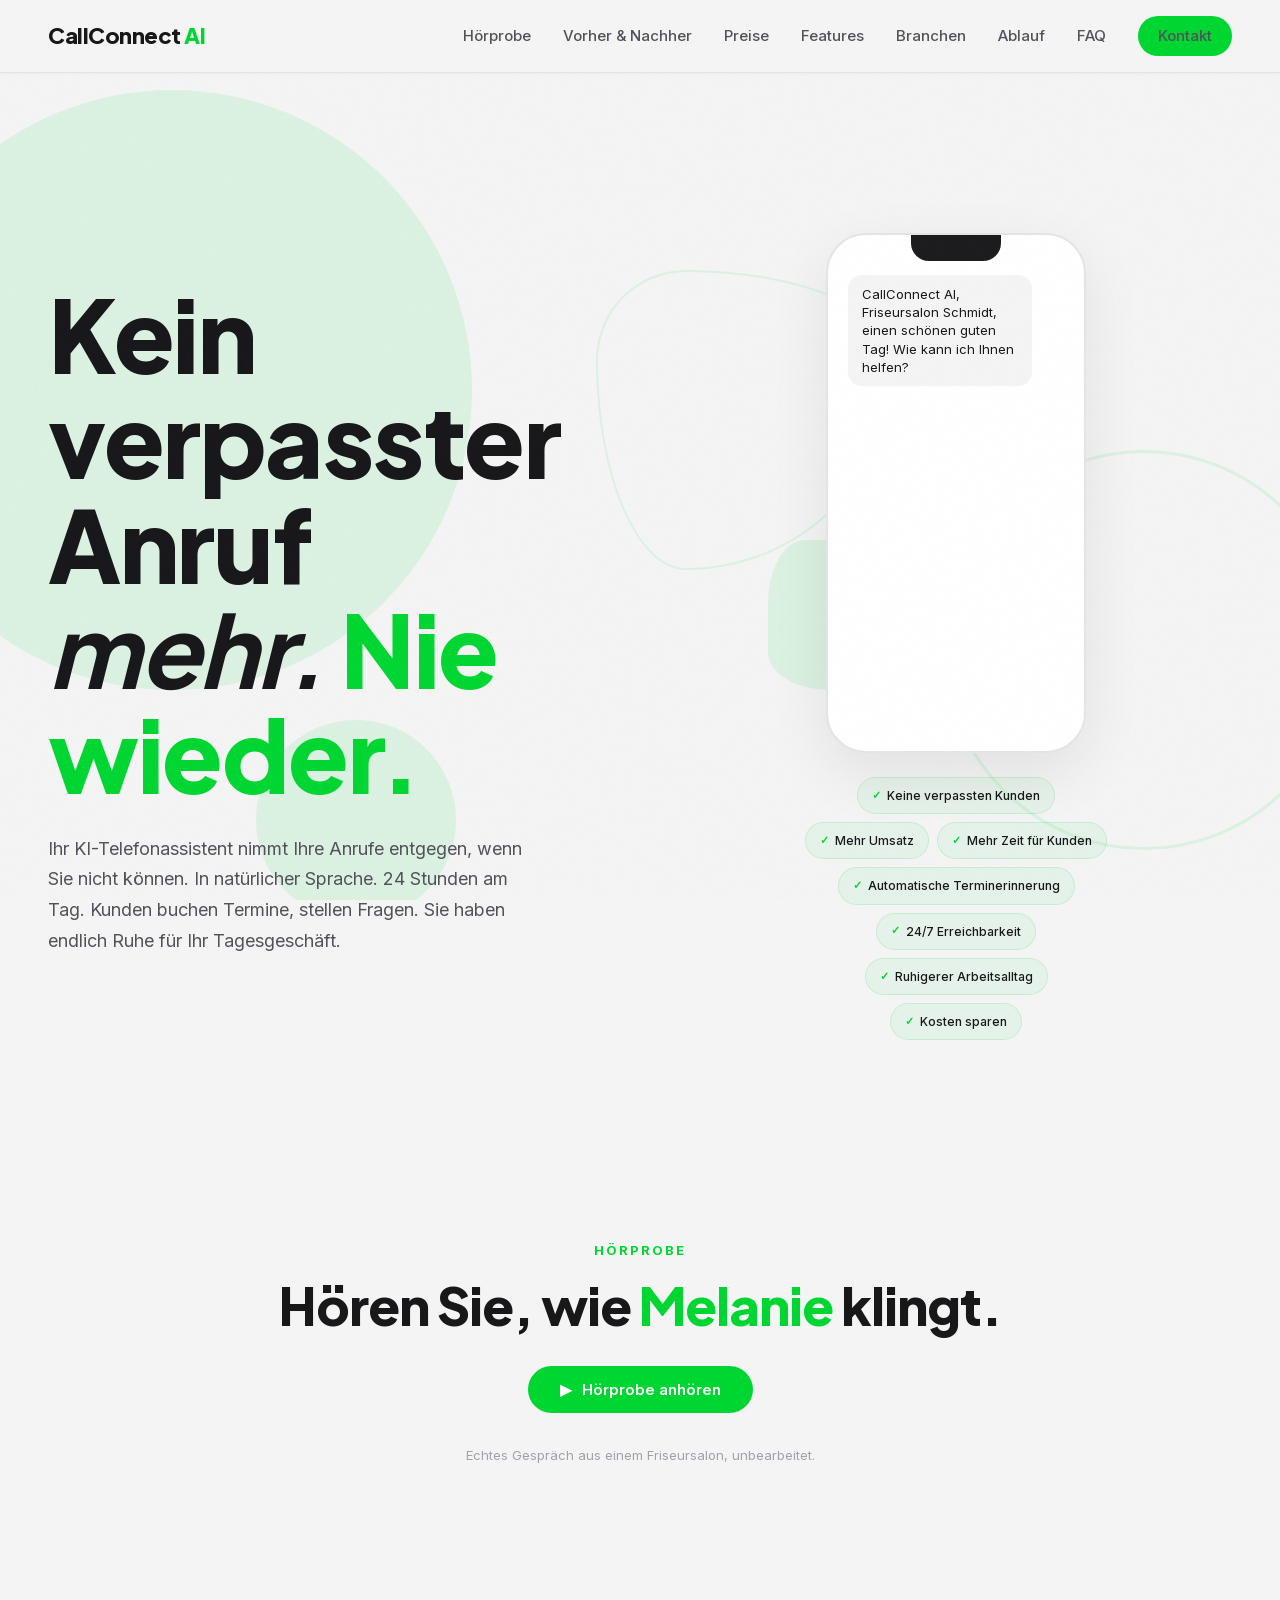
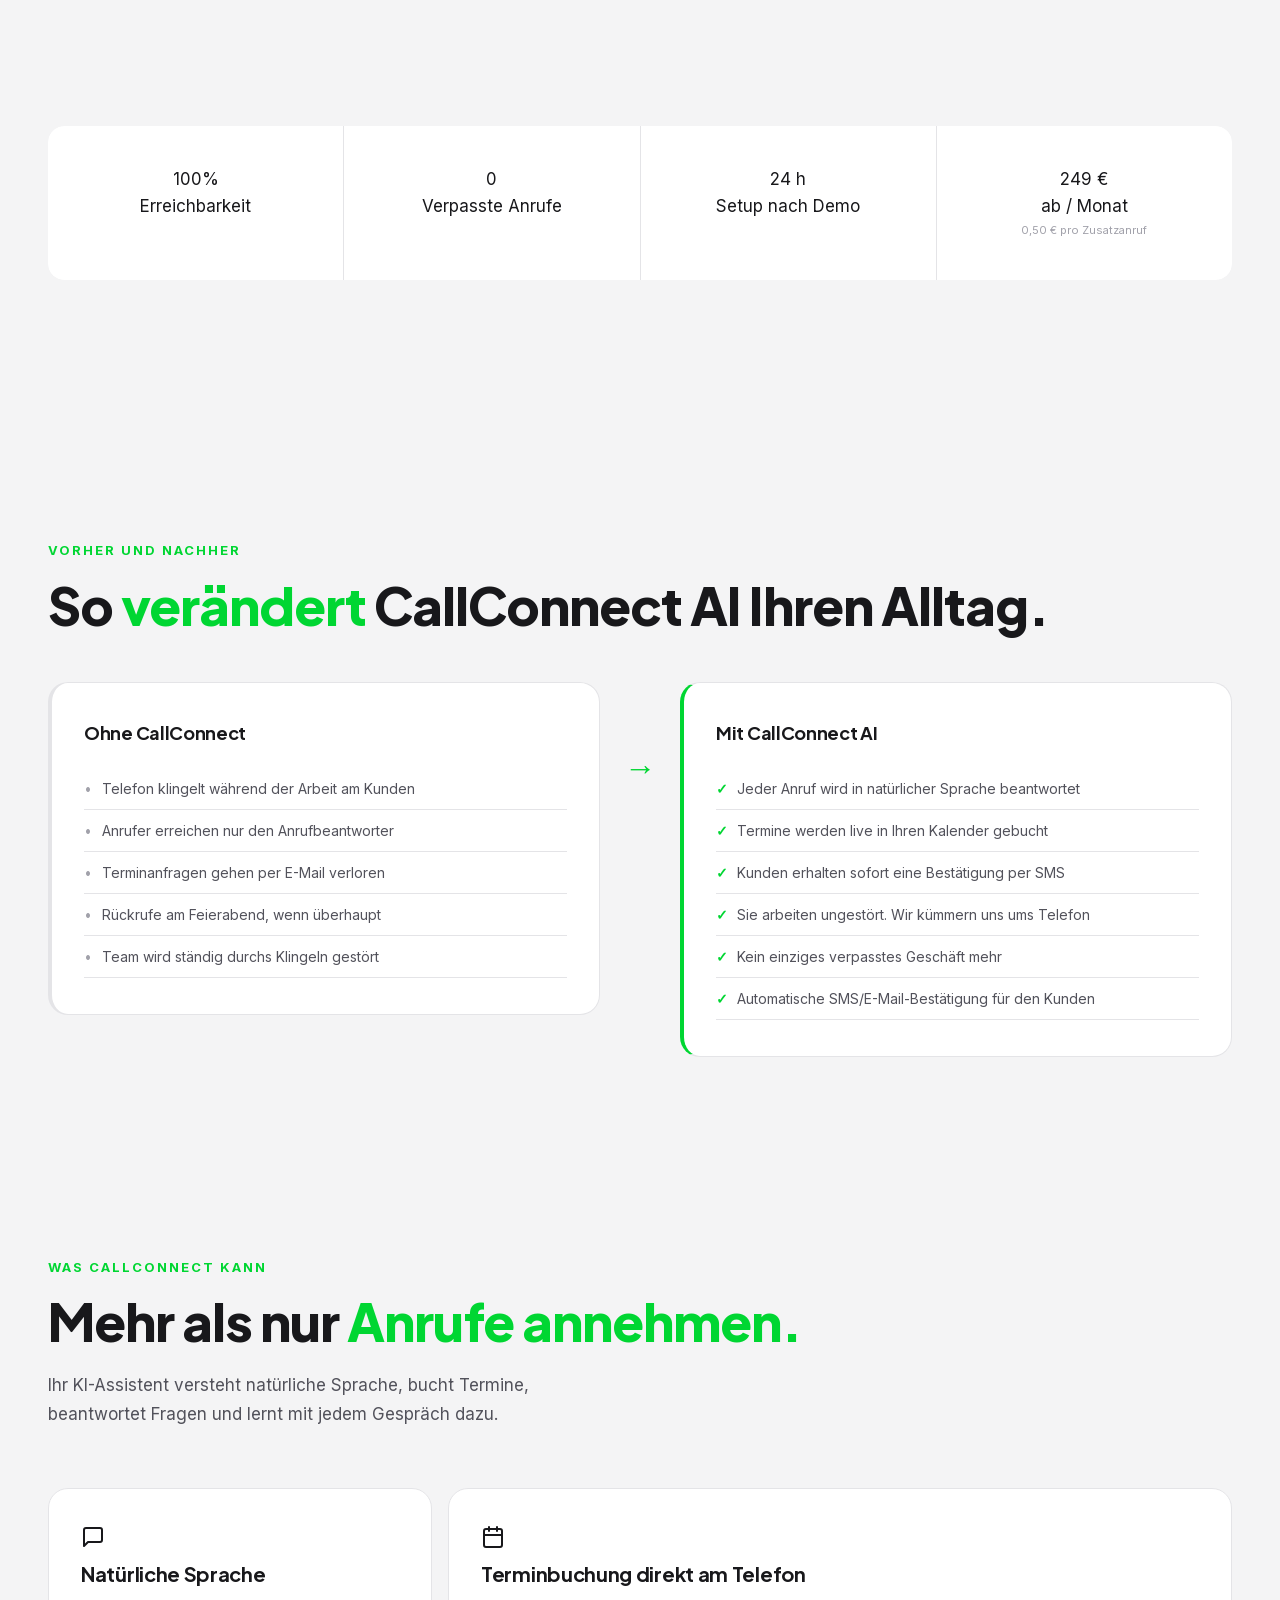
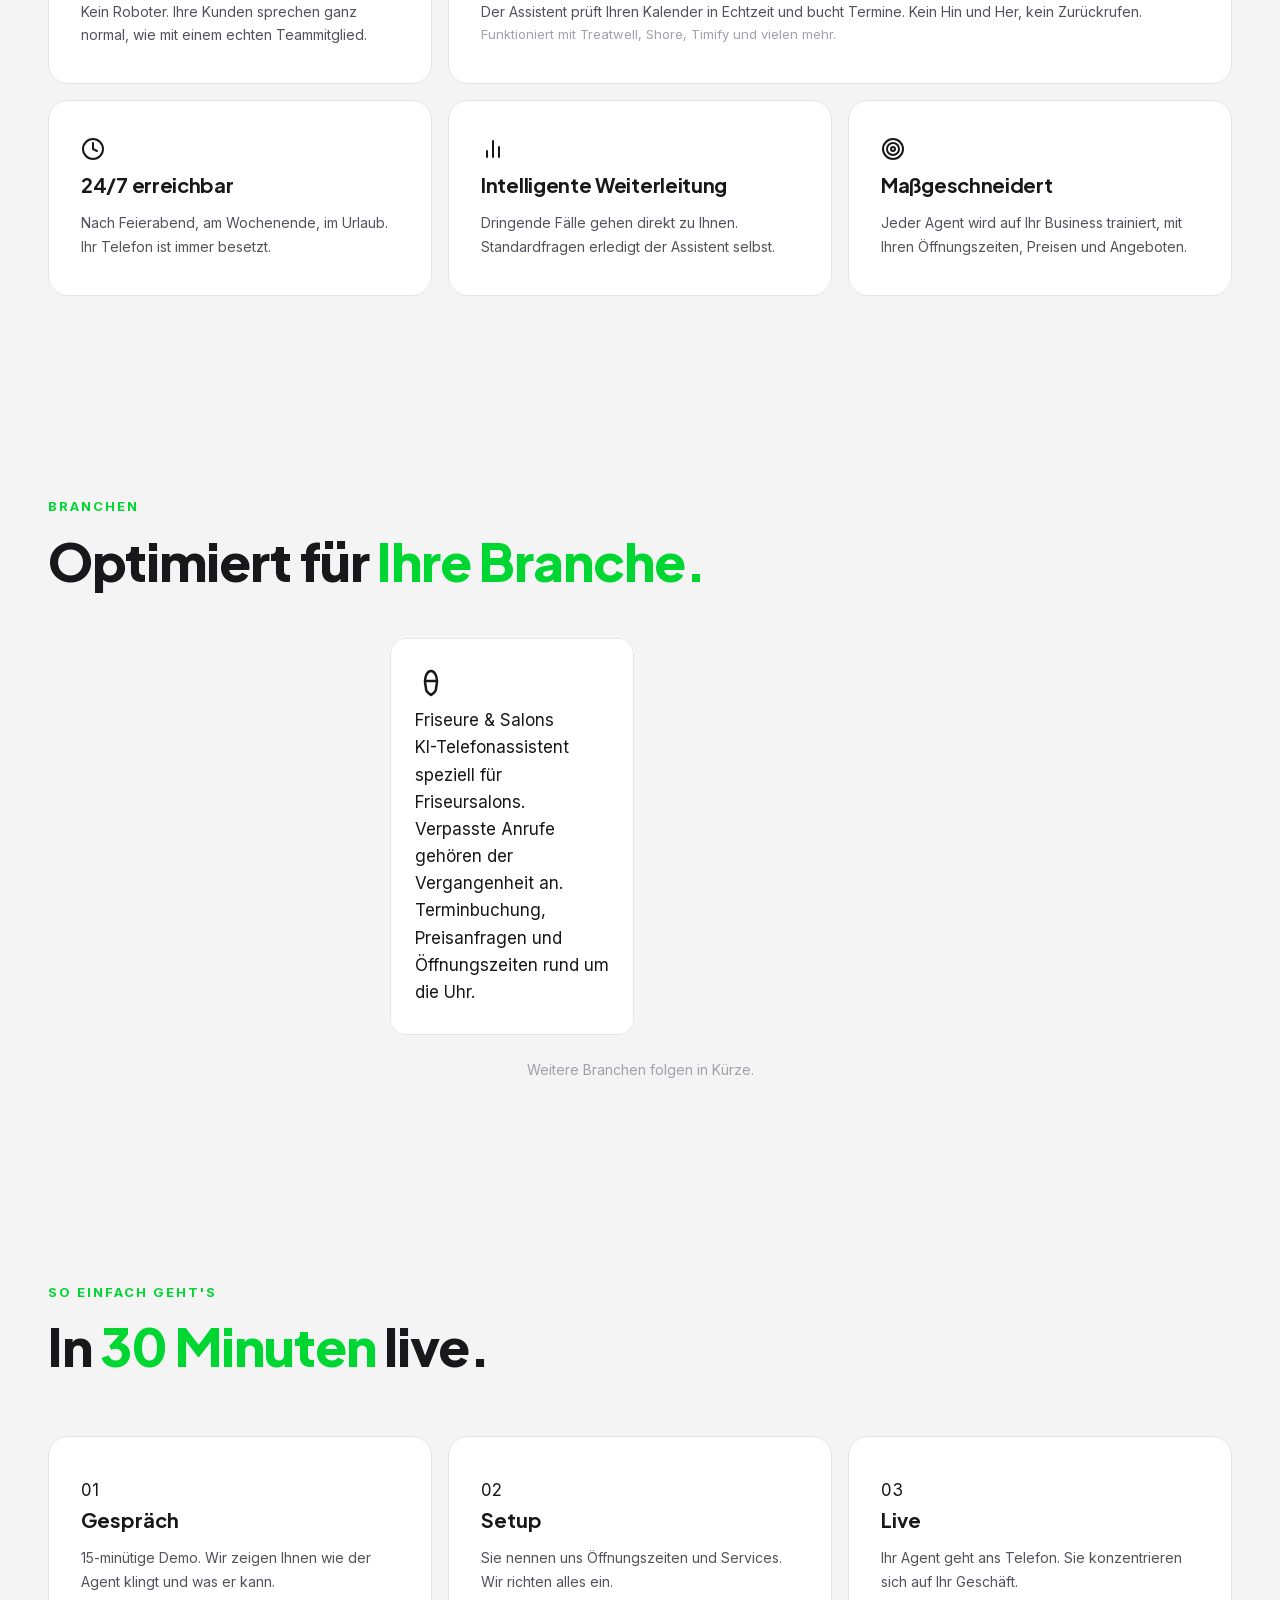
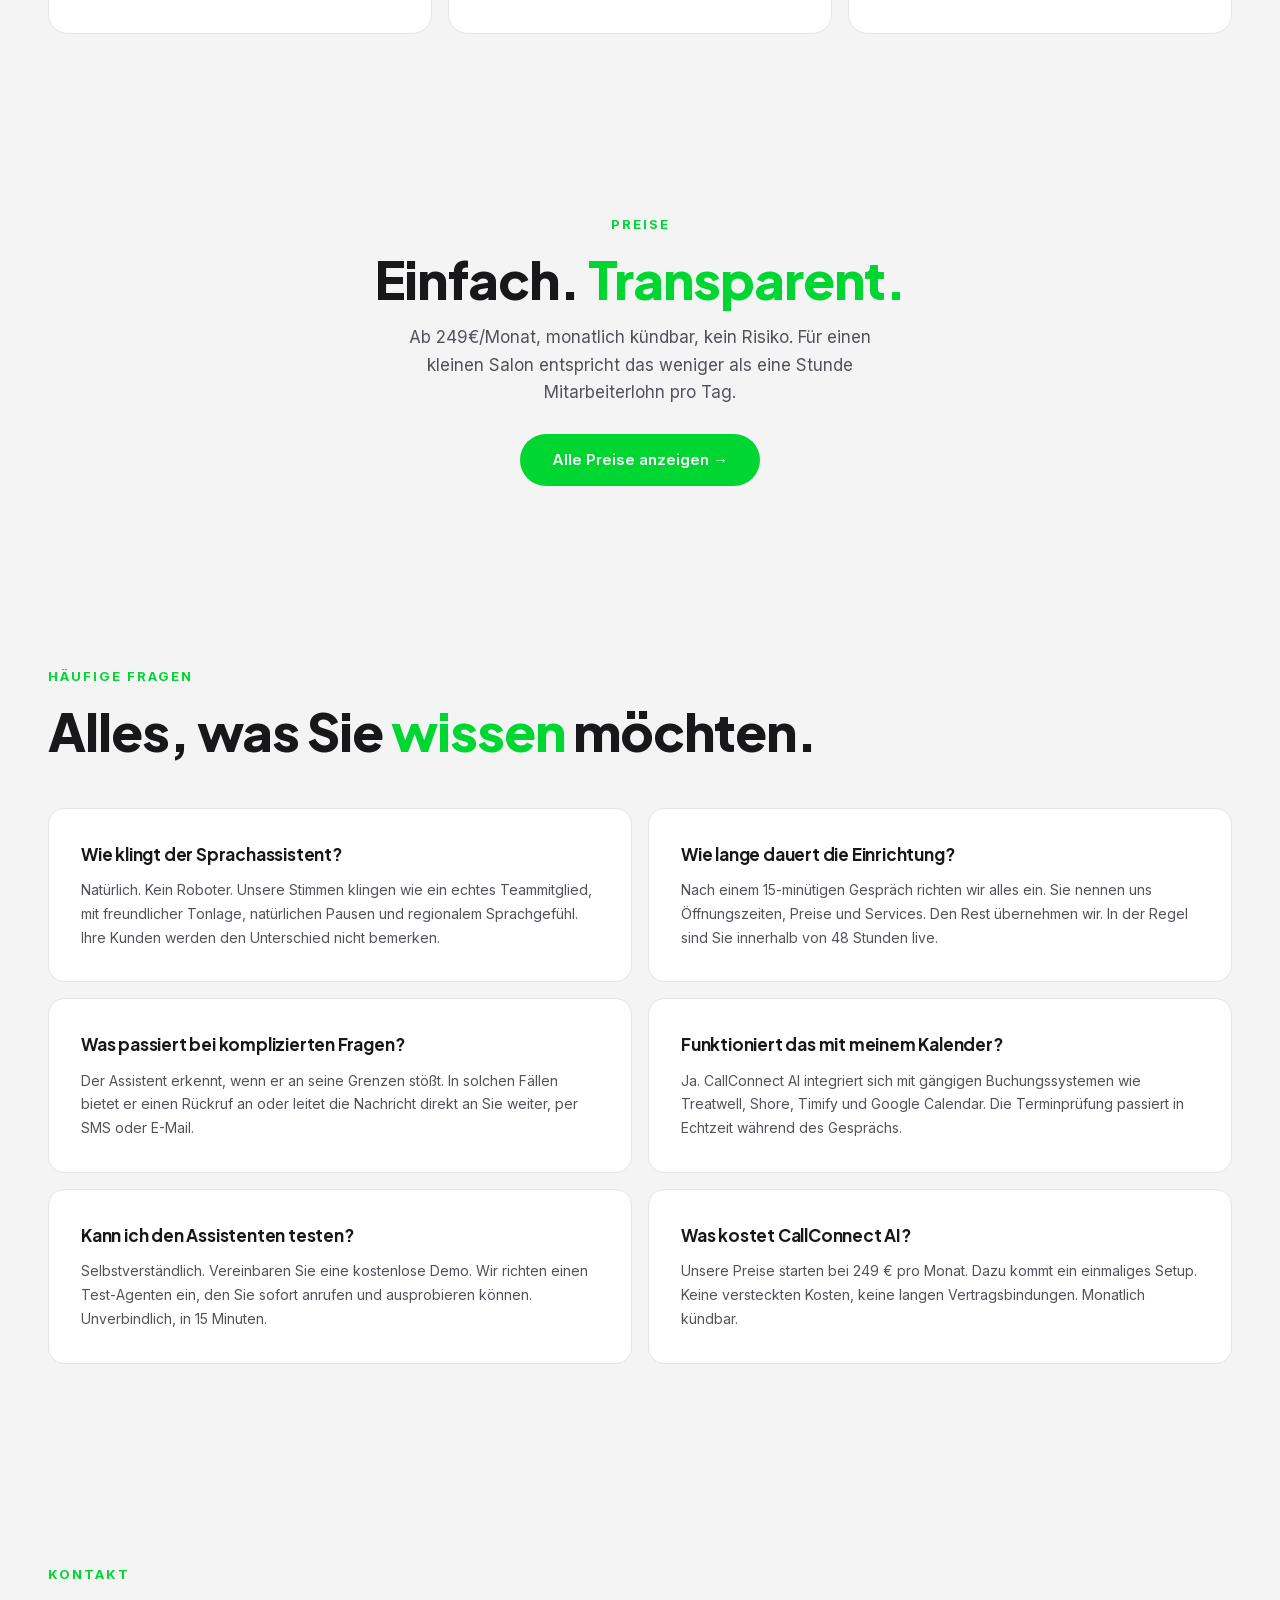
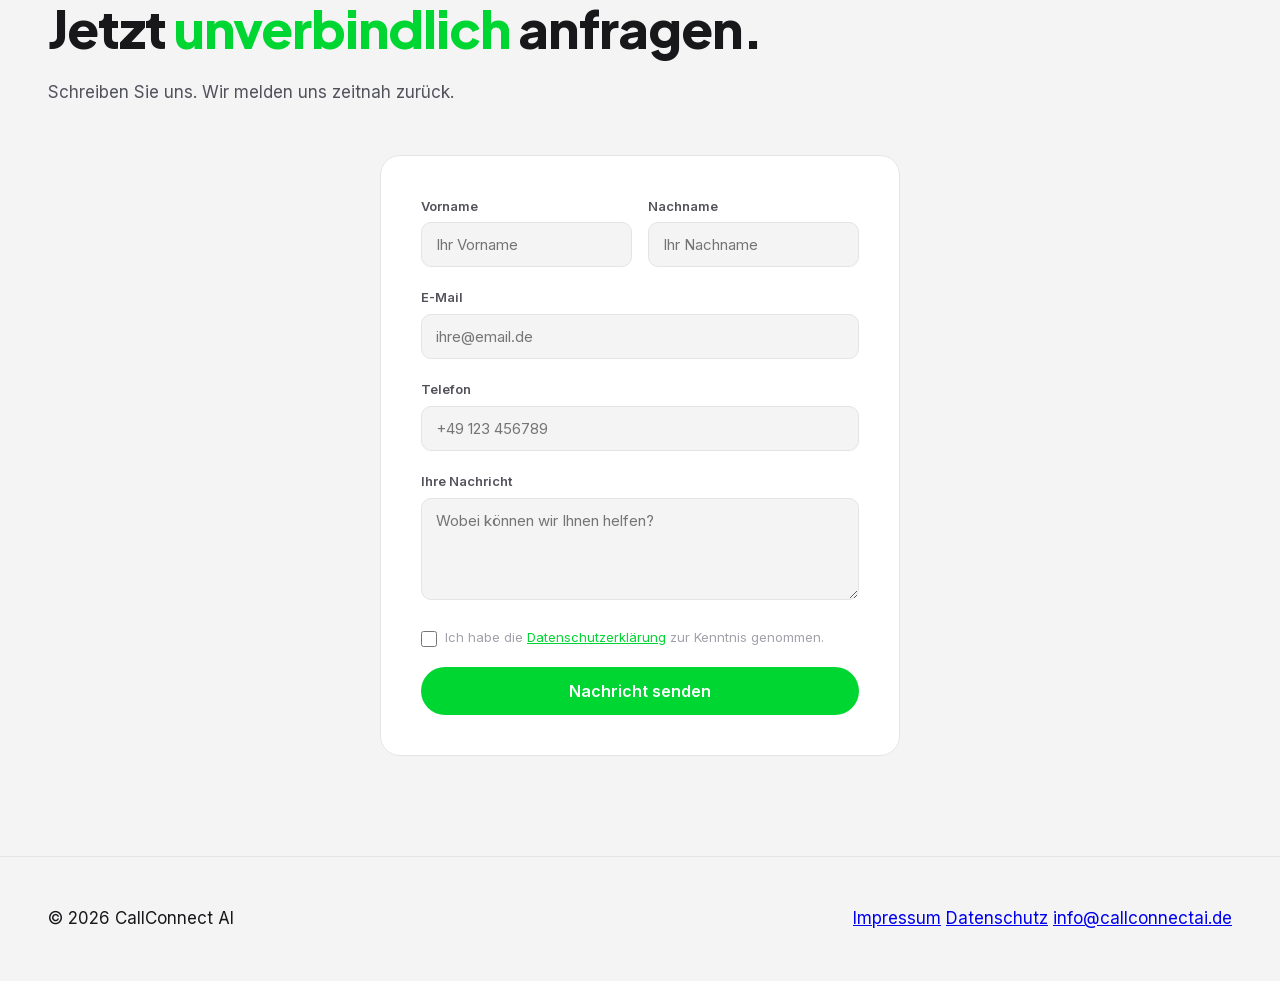
==== commit 105fdd86: "DSGVO: Google Fonts lokal gehostet (Plus Jakarta Sans + Inter)" ====
--- a/index.html
+++ b/index.html
@@ -5,9 +5,7 @@
 <meta name="viewport" content="width=device-width, initial-scale=1.0, viewport-fit=cover">
 <meta name="theme-color" content="#f4f4f5">
 <title>CallConnect AI: Telefonassistent für Unternehmen</title>
-<link rel="preconnect" href="https://fonts.googleapis.com">
-<link rel="preconnect" href="https://fonts.gstatic.com" crossorigin>
-<link href="https://fonts.googleapis.com/css2?family=Plus+Jakarta+Sans:ital,wght@0,300;0,400;0,500;0,600;0,700;0,800;1,400;1,500;1,600;1,700&family=Inter:wght@300;400;500;600;700&display=swap" rel="stylesheet">
+<link rel="stylesheet" href="/fonts.css">
 <style>
 :root {
  --green: #00d632;
--- a/fonts.css
+++ b/fonts.css
@@ -0,0 +1,599 @@
+@font-face {
+  font-family: 'Inter';
+  font-style: normal;
+  font-weight: 300;
+  font-display: swap;
+  src: url('/fonts/inter-300.woff2') format('woff2');
+}
+
+@font-face {
+  font-family: 'Inter';
+  font-style: normal;
+  font-weight: 300;
+  font-display: swap;
+  src: url('/fonts/inter-300.woff2') format('woff2');
+}
+
+@font-face {
+  font-family: 'Inter';
+  font-style: normal;
+  font-weight: 300;
+  font-display: swap;
+  src: url('/fonts/inter-300.woff2') format('woff2');
+}
+
+@font-face {
+  font-family: 'Inter';
+  font-style: normal;
+  font-weight: 300;
+  font-display: swap;
+  src: url('/fonts/inter-300.woff2') format('woff2');
+}
+
+@font-face {
+  font-family: 'Inter';
+  font-style: normal;
+  font-weight: 300;
+  font-display: swap;
+  src: url('/fonts/inter-300.woff2') format('woff2');
+}
+
+@font-face {
+  font-family: 'Inter';
+  font-style: normal;
+  font-weight: 300;
+  font-display: swap;
+  src: url('/fonts/inter-300.woff2') format('woff2');
+}
+
+@font-face {
+  font-family: 'Inter';
+  font-style: normal;
+  font-weight: 300;
+  font-display: swap;
+  src: url('/fonts/inter-300.woff2') format('woff2');
+}
+
+@font-face {
+  font-family: 'Inter';
+  font-style: normal;
+  font-weight: 400;
+  font-display: swap;
+  src: url('/fonts/inter-300.woff2') format('woff2');
+}
+
+@font-face {
+  font-family: 'Inter';
+  font-style: normal;
+  font-weight: 400;
+  font-display: swap;
+  src: url('/fonts/inter-300.woff2') format('woff2');
+}
+
+@font-face {
+  font-family: 'Inter';
+  font-style: normal;
+  font-weight: 400;
+  font-display: swap;
+  src: url('/fonts/inter-300.woff2') format('woff2');
+}
+
+@font-face {
+  font-family: 'Inter';
+  font-style: normal;
+  font-weight: 400;
+  font-display: swap;
+  src: url('/fonts/inter-300.woff2') format('woff2');
+}
+
+@font-face {
+  font-family: 'Inter';
+  font-style: normal;
+  font-weight: 400;
+  font-display: swap;
+  src: url('/fonts/inter-300.woff2') format('woff2');
+}
+
+@font-face {
+  font-family: 'Inter';
+  font-style: normal;
+  font-weight: 400;
+  font-display: swap;
+  src: url('/fonts/inter-300.woff2') format('woff2');
+}
+
+@font-face {
+  font-family: 'Inter';
+  font-style: normal;
+  font-weight: 400;
+  font-display: swap;
+  src: url('/fonts/inter-300.woff2') format('woff2');
+}
+
+@font-face {
+  font-family: 'Inter';
+  font-style: normal;
+  font-weight: 500;
+  font-display: swap;
+  src: url('/fonts/inter-300.woff2') format('woff2');
+}
+
+@font-face {
+  font-family: 'Inter';
+  font-style: normal;
+  font-weight: 500;
+  font-display: swap;
+  src: url('/fonts/inter-300.woff2') format('woff2');
+}
+
+@font-face {
+  font-family: 'Inter';
+  font-style: normal;
+  font-weight: 500;
+  font-display: swap;
+  src: url('/fonts/inter-300.woff2') format('woff2');
+}
+
+@font-face {
+  font-family: 'Inter';
+  font-style: normal;
+  font-weight: 500;
+  font-display: swap;
+  src: url('/fonts/inter-300.woff2') format('woff2');
+}
+
+@font-face {
+  font-family: 'Inter';
+  font-style: normal;
+  font-weight: 500;
+  font-display: swap;
+  src: url('/fonts/inter-300.woff2') format('woff2');
+}
+
+@font-face {
+  font-family: 'Inter';
+  font-style: normal;
+  font-weight: 500;
+  font-display: swap;
+  src: url('/fonts/inter-300.woff2') format('woff2');
+}
+
+@font-face {
+  font-family: 'Inter';
+  font-style: normal;
+  font-weight: 500;
+  font-display: swap;
+  src: url('/fonts/inter-300.woff2') format('woff2');
+}
+
+@font-face {
+  font-family: 'Inter';
+  font-style: normal;
+  font-weight: 600;
+  font-display: swap;
+  src: url('/fonts/inter-300.woff2') format('woff2');
+}
+
+@font-face {
+  font-family: 'Inter';
+  font-style: normal;
+  font-weight: 600;
+  font-display: swap;
+  src: url('/fonts/inter-300.woff2') format('woff2');
+}
+
+@font-face {
+  font-family: 'Inter';
+  font-style: normal;
+  font-weight: 600;
+  font-display: swap;
+  src: url('/fonts/inter-300.woff2') format('woff2');
+}
+
+@font-face {
+  font-family: 'Inter';
+  font-style: normal;
+  font-weight: 600;
+  font-display: swap;
+  src: url('/fonts/inter-300.woff2') format('woff2');
+}
+
+@font-face {
+  font-family: 'Inter';
+  font-style: normal;
+  font-weight: 600;
+  font-display: swap;
+  src: url('/fonts/inter-300.woff2') format('woff2');
+}
+
+@font-face {
+  font-family: 'Inter';
+  font-style: normal;
+  font-weight: 600;
+  font-display: swap;
+  src: url('/fonts/inter-300.woff2') format('woff2');
+}
+
+@font-face {
+  font-family: 'Inter';
+  font-style: normal;
+  font-weight: 600;
+  font-display: swap;
+  src: url('/fonts/inter-300.woff2') format('woff2');
+}
+
+@font-face {
+  font-family: 'Inter';
+  font-style: normal;
+  font-weight: 700;
+  font-display: swap;
+  src: url('/fonts/inter-300.woff2') format('woff2');
+}
+
+@font-face {
+  font-family: 'Inter';
+  font-style: normal;
+  font-weight: 700;
+  font-display: swap;
+  src: url('/fonts/inter-300.woff2') format('woff2');
+}
+
+@font-face {
+  font-family: 'Inter';
+  font-style: normal;
+  font-weight: 700;
+  font-display: swap;
+  src: url('/fonts/inter-300.woff2') format('woff2');
+}
+
+@font-face {
+  font-family: 'Inter';
+  font-style: normal;
+  font-weight: 700;
+  font-display: swap;
+  src: url('/fonts/inter-300.woff2') format('woff2');
+}
+
+@font-face {
+  font-family: 'Inter';
+  font-style: normal;
+  font-weight: 700;
+  font-display: swap;
+  src: url('/fonts/inter-300.woff2') format('woff2');
+}
+
+@font-face {
+  font-family: 'Inter';
+  font-style: normal;
+  font-weight: 700;
+  font-display: swap;
+  src: url('/fonts/inter-300.woff2') format('woff2');
+}
+
+@font-face {
+  font-family: 'Inter';
+  font-style: normal;
+  font-weight: 700;
+  font-display: swap;
+  src: url('/fonts/inter-300.woff2') format('woff2');
+}
+
+@font-face {
+  font-family: 'Plus Jakarta Sans';
+  font-style: normal;
+  font-weight: 400;
+  font-display: swap;
+  src: url('/fonts/plus-jakarta-sans-400.woff2') format('woff2');
+}
+
+@font-face {
+  font-family: 'Plus Jakarta Sans';
+  font-style: normal;
+  font-weight: 400;
+  font-display: swap;
+  src: url('/fonts/plus-jakarta-sans-400.woff2') format('woff2');
+}
+
+@font-face {
+  font-family: 'Plus Jakarta Sans';
+  font-style: normal;
+  font-weight: 400;
+  font-display: swap;
+  src: url('/fonts/plus-jakarta-sans-400.woff2') format('woff2');
+}
+
+@font-face {
+  font-family: 'Plus Jakarta Sans';
+  font-style: normal;
+  font-weight: 400;
+  font-display: swap;
+  src: url('/fonts/plus-jakarta-sans-400.woff2') format('woff2');
+}
+
+@font-face {
+  font-family: 'Plus Jakarta Sans';
+  font-style: normal;
+  font-weight: 500;
+  font-display: swap;
+  src: url('/fonts/plus-jakarta-sans-400.woff2') format('woff2');
+}
+
+@font-face {
+  font-family: 'Plus Jakarta Sans';
+  font-style: normal;
+  font-weight: 500;
+  font-display: swap;
+  src: url('/fonts/plus-jakarta-sans-400.woff2') format('woff2');
+}
+
+@font-face {
+  font-family: 'Plus Jakarta Sans';
+  font-style: normal;
+  font-weight: 500;
+  font-display: swap;
+  src: url('/fonts/plus-jakarta-sans-400.woff2') format('woff2');
+}
+
+@font-face {
+  font-family: 'Plus Jakarta Sans';
+  font-style: normal;
+  font-weight: 500;
+  font-display: swap;
+  src: url('/fonts/plus-jakarta-sans-400.woff2') format('woff2');
+}
+
+@font-face {
+  font-family: 'Plus Jakarta Sans';
+  font-style: normal;
+  font-weight: 600;
+  font-display: swap;
+  src: url('/fonts/plus-jakarta-sans-400.woff2') format('woff2');
+}
+
+@font-face {
+  font-family: 'Plus Jakarta Sans';
+  font-style: normal;
+  font-weight: 600;
+  font-display: swap;
+  src: url('/fonts/plus-jakarta-sans-400.woff2') format('woff2');
+}
+
+@font-face {
+  font-family: 'Plus Jakarta Sans';
+  font-style: normal;
+  font-weight: 600;
+  font-display: swap;
+  src: url('/fonts/plus-jakarta-sans-400.woff2') format('woff2');
+}
+
+@font-face {
+  font-family: 'Plus Jakarta Sans';
+  font-style: normal;
+  font-weight: 600;
+  font-display: swap;
+  src: url('/fonts/plus-jakarta-sans-400.woff2') format('woff2');
+}
+
+@font-face {
+  font-family: 'Plus Jakarta Sans';
+  font-style: normal;
+  font-weight: 700;
+  font-display: swap;
+  src: url('/fonts/plus-jakarta-sans-400.woff2') format('woff2');
+}
+
+@font-face {
+  font-family: 'Plus Jakarta Sans';
+  font-style: normal;
+  font-weight: 700;
+  font-display: swap;
+  src: url('/fonts/plus-jakarta-sans-400.woff2') format('woff2');
+}
+
+@font-face {
+  font-family: 'Plus Jakarta Sans';
+  font-style: normal;
+  font-weight: 700;
+  font-display: swap;
+  src: url('/fonts/plus-jakarta-sans-400.woff2') format('woff2');
+}
+
+@font-face {
+  font-family: 'Plus Jakarta Sans';
+  font-style: normal;
+  font-weight: 700;
+  font-display: swap;
+  src: url('/fonts/plus-jakarta-sans-400.woff2') format('woff2');
+}
+
+@font-face {
+  font-family: 'Plus Jakarta Sans';
+  font-style: normal;
+  font-weight: 300;
+  font-display: swap;
+  src: url('/fonts/plus-jakarta-sans-300.woff2') format('woff2');
+}
+
+@font-face {
+  font-family: 'Plus Jakarta Sans';
+  font-style: normal;
+  font-weight: 300;
+  font-display: swap;
+  src: url('/fonts/plus-jakarta-sans-300.woff2') format('woff2');
+}
+
+@font-face {
+  font-family: 'Plus Jakarta Sans';
+  font-style: normal;
+  font-weight: 300;
+  font-display: swap;
+  src: url('/fonts/plus-jakarta-sans-300.woff2') format('woff2');
+}
+
+@font-face {
+  font-family: 'Plus Jakarta Sans';
+  font-style: normal;
+  font-weight: 300;
+  font-display: swap;
+  src: url('/fonts/plus-jakarta-sans-300.woff2') format('woff2');
+}
+
+@font-face {
+  font-family: 'Plus Jakarta Sans';
+  font-style: normal;
+  font-weight: 400;
+  font-display: swap;
+  src: url('/fonts/plus-jakarta-sans-300.woff2') format('woff2');
+}
+
+@font-face {
+  font-family: 'Plus Jakarta Sans';
+  font-style: normal;
+  font-weight: 400;
+  font-display: swap;
+  src: url('/fonts/plus-jakarta-sans-300.woff2') format('woff2');
+}
+
+@font-face {
+  font-family: 'Plus Jakarta Sans';
+  font-style: normal;
+  font-weight: 400;
+  font-display: swap;
+  src: url('/fonts/plus-jakarta-sans-300.woff2') format('woff2');
+}
+
+@font-face {
+  font-family: 'Plus Jakarta Sans';
+  font-style: normal;
+  font-weight: 400;
+  font-display: swap;
+  src: url('/fonts/plus-jakarta-sans-300.woff2') format('woff2');
+}
+
+@font-face {
+  font-family: 'Plus Jakarta Sans';
+  font-style: normal;
+  font-weight: 500;
+  font-display: swap;
+  src: url('/fonts/plus-jakarta-sans-300.woff2') format('woff2');
+}
+
+@font-face {
+  font-family: 'Plus Jakarta Sans';
+  font-style: normal;
+  font-weight: 500;
+  font-display: swap;
+  src: url('/fonts/plus-jakarta-sans-300.woff2') format('woff2');
+}
+
+@font-face {
+  font-family: 'Plus Jakarta Sans';
+  font-style: normal;
+  font-weight: 500;
+  font-display: swap;
+  src: url('/fonts/plus-jakarta-sans-300.woff2') format('woff2');
+}
+
+@font-face {
+  font-family: 'Plus Jakarta Sans';
+  font-style: normal;
+  font-weight: 500;
+  font-display: swap;
+  src: url('/fonts/plus-jakarta-sans-300.woff2') format('woff2');
+}
+
+@font-face {
+  font-family: 'Plus Jakarta Sans';
+  font-style: normal;
+  font-weight: 600;
+  font-display: swap;
+  src: url('/fonts/plus-jakarta-sans-300.woff2') format('woff2');
+}
+
+@font-face {
+  font-family: 'Plus Jakarta Sans';
+  font-style: normal;
+  font-weight: 600;
+  font-display: swap;
+  src: url('/fonts/plus-jakarta-sans-300.woff2') format('woff2');
+}
+
+@font-face {
+  font-family: 'Plus Jakarta Sans';
+  font-style: normal;
+  font-weight: 600;
+  font-display: swap;
+  src: url('/fonts/plus-jakarta-sans-300.woff2') format('woff2');
+}
+
+@font-face {
+  font-family: 'Plus Jakarta Sans';
+  font-style: normal;
+  font-weight: 600;
+  font-display: swap;
+  src: url('/fonts/plus-jakarta-sans-300.woff2') format('woff2');
+}
+
+@font-face {
+  font-family: 'Plus Jakarta Sans';
+  font-style: normal;
+  font-weight: 700;
+  font-display: swap;
+  src: url('/fonts/plus-jakarta-sans-300.woff2') format('woff2');
+}
+
+@font-face {
+  font-family: 'Plus Jakarta Sans';
+  font-style: normal;
+  font-weight: 700;
+  font-display: swap;
+  src: url('/fonts/plus-jakarta-sans-300.woff2') format('woff2');
+}
+
+@font-face {
+  font-family: 'Plus Jakarta Sans';
+  font-style: normal;
+  font-weight: 700;
+  font-display: swap;
+  src: url('/fonts/plus-jakarta-sans-300.woff2') format('woff2');
+}
+
+@font-face {
+  font-family: 'Plus Jakarta Sans';
+  font-style: normal;
+  font-weight: 700;
+  font-display: swap;
+  src: url('/fonts/plus-jakarta-sans-300.woff2') format('woff2');
+}
+
+@font-face {
+  font-family: 'Plus Jakarta Sans';
+  font-style: normal;
+  font-weight: 800;
+  font-display: swap;
+  src: url('/fonts/plus-jakarta-sans-300.woff2') format('woff2');
+}
+
+@font-face {
+  font-family: 'Plus Jakarta Sans';
+  font-style: normal;
+  font-weight: 800;
+  font-display: swap;
+  src: url('/fonts/plus-jakarta-sans-300.woff2') format('woff2');
+}
+
+@font-face {
+  font-family: 'Plus Jakarta Sans';
+  font-style: normal;
+  font-weight: 800;
+  font-display: swap;
+  src: url('/fonts/plus-jakarta-sans-300.woff2') format('woff2');
+}
+
+@font-face {
+  font-family: 'Plus Jakarta Sans';
+  font-style: normal;
+  font-weight: 800;
+  font-display: swap;
+  src: url('/fonts/plus-jakarta-sans-300.woff2') format('woff2');
+}
